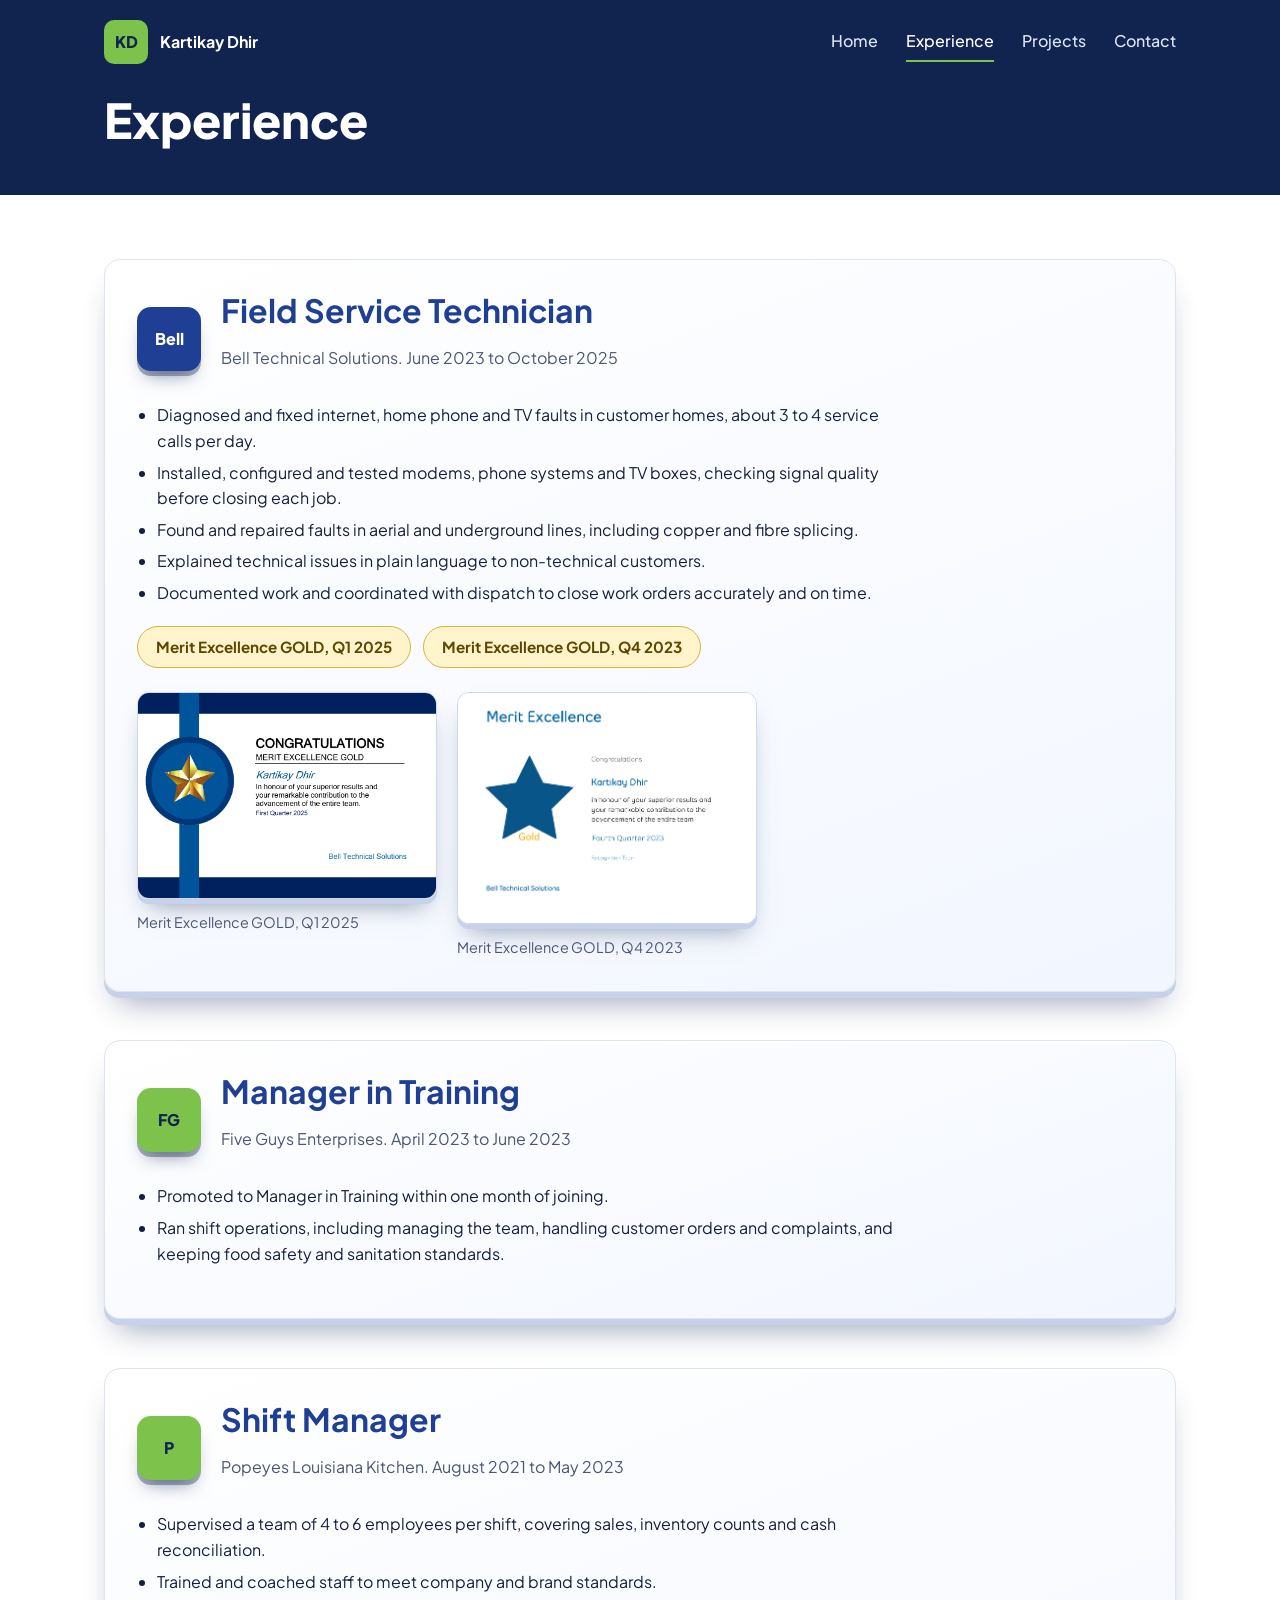
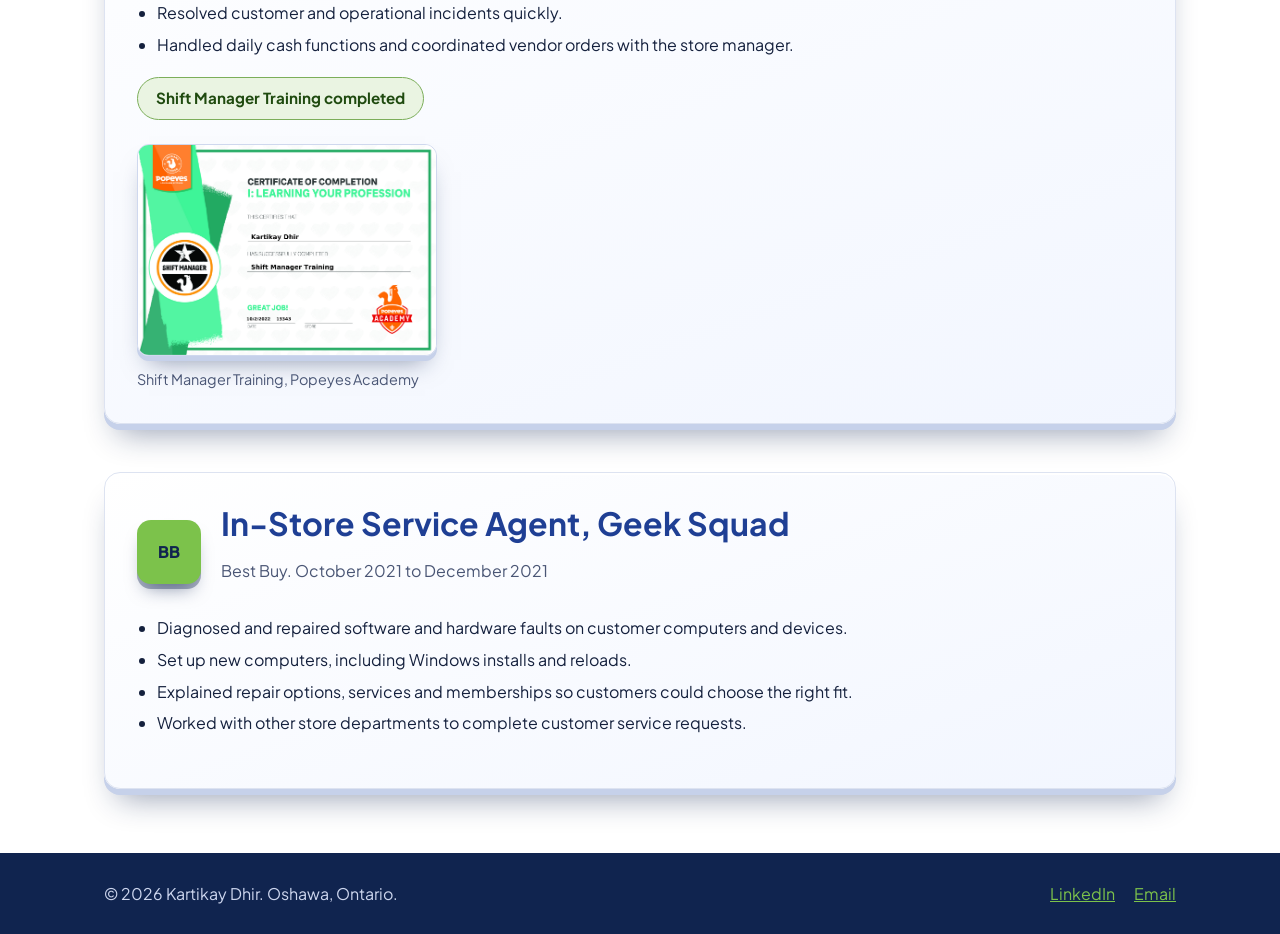
==== experience.html @ cc64c31e "Add files via upload" ====
<!-- =====================================================
     experience.html - EXPERIENCE PAGE
     Every job uses the same card: logo, title, bullets, awards, certificates.
     Logos link to LinkedIn. To show a real logo, save it as images/logos/bell.png
     (or fiveguys, popeyes, bestbuy) and it replaces the letters automatically.
     ===================================================== -->
<!DOCTYPE html>
<html lang="en">
<head>
  <meta charset="utf-8">
  <meta name="viewport" content="width=device-width, initial-scale=1">
  <title>Experience | Kartikay Dhir</title>
  <meta name="description" content="Kartikay Dhir - IT Support student and former Bell field technician. Active Directory, Windows Server and networking.">
  <link rel="preconnect" href="https://fonts.googleapis.com">
  <link rel="preconnect" href="https://fonts.gstatic.com" crossorigin>
  <link rel="stylesheet" href="https://fonts.googleapis.com/css2?family=Plus+Jakarta+Sans:wght@400;500;700;800&display=swap">
  <link rel="stylesheet" href="css/style.css">
  <script src="js/main.js" defer></script>
</head>
<body>

<!-- ================= TOP MENU ================= -->
<header class="site-header">
  <div class="wrap nav">

    <!-- Logo + name -->
    <a class="brand" href="index.html">
      <span class="brand-mark">KD</span>
      <span class="brand-name">Kartikay Dhir</span>
    </a>

    <!-- Hamburger button (phones only) -->
    <button class="menu-btn" aria-label="Open menu" aria-expanded="false" aria-controls="menu">
      <span></span><span></span><span></span>
    </button>

    <!-- Menu links -->
    <nav id="menu" class="menu">
      <a href="index.html">Home</a>
      <a href="experience.html" class="active" aria-current="page">Experience</a>
      <a href="projects.html">Projects</a>
      <a href="contact.html">Contact</a>
    </nav>

  </div>
</header>

<main>

<section class="page-title"><div class="wrap"><h1>Experience</h1></div></section>

<section class="section">
  <div class="wrap stack">

    <!-- ================= BELL TECHNICAL SOLUTIONS ================= -->
    <article class="job job-card">
      <div class="job-head">
        <a class="logo-link" href="https://www.linkedin.com/search/results/companies/?keywords=Bell%20Technical%20Solutions" target="_blank" rel="noopener" aria-label="Bell Technical Solutions on LinkedIn"><span class="logo logo-blue">Bell<img src="images/logos/bell.png" alt="" onerror="this.remove()"></span></a>
        <div>
          <h2>Field Service Technician</h2>
          <p class="muted">Bell Technical Solutions. June 2023 to October 2025</p>
        </div>
      </div>
      <ul>
        <li>Diagnosed and fixed internet, home phone and TV faults in customer homes, about 3 to 4 service calls per day.</li>
        <li>Installed, configured and tested modems, phone systems and TV boxes, checking signal quality before closing each job.</li>
        <li>Found and repaired faults in aerial and underground lines, including copper and fibre splicing.</li>
        <li>Explained technical issues in plain language to non-technical customers.</li>
        <li>Documented work and coordinated with dispatch to close work orders accurately and on time.</li>
      </ul>
      <div class="awards"><span class="award gold">Merit Excellence GOLD, Q1 2025</span><span class="award gold">Merit Excellence GOLD, Q4 2023</span></div>
      <div class="certs"><figure class="cert-fig"><a href="images/certs/merit-gold-q1-2025.png" target="_blank" rel="noopener"><img src="images/certs/merit-gold-q1-2025.png" alt="Merit Excellence Gold certificate, first quarter 2025, Bell Technical Solutions" loading="lazy"></a><figcaption>Merit Excellence GOLD, Q1 2025</figcaption></figure><figure class="cert-fig"><a href="images/certs/merit-gold-q4-2023.png" target="_blank" rel="noopener"><img src="images/certs/merit-gold-q4-2023.png" alt="Merit Excellence Gold certificate, fourth quarter 2023, Bell Technical Solutions" loading="lazy"></a><figcaption>Merit Excellence GOLD, Q4 2023</figcaption></figure></div>
    </article>

    <!-- ================= FIVE GUYS ENTERPRISES ================= -->
    <article class="job job-card">
      <div class="job-head">
        <a class="logo-link" href="https://www.linkedin.com/search/results/companies/?keywords=Five%20Guys%20Enterprises" target="_blank" rel="noopener" aria-label="Five Guys Enterprises on LinkedIn"><span class="logo logo-grass">FG<img src="images/logos/fiveguys.png" alt="" onerror="this.remove()"></span></a>
        <div>
          <h2>Manager in Training</h2>
          <p class="muted">Five Guys Enterprises. April 2023 to June 2023</p>
        </div>
      </div>
      <ul>
        <li>Promoted to Manager in Training within one month of joining.</li>
        <li>Ran shift operations, including managing the team, handling customer orders and complaints, and keeping food safety and sanitation standards.</li>
      </ul>
    </article>

    <!-- ================= POPEYES LOUISIANA KITCHEN ================= -->
    <article class="job job-card">
      <div class="job-head">
        <a class="logo-link" href="https://www.linkedin.com/search/results/companies/?keywords=Popeyes%20Louisiana%20Kitchen" target="_blank" rel="noopener" aria-label="Popeyes Louisiana Kitchen on LinkedIn"><span class="logo logo-grass">P<img src="images/logos/popeyes.png" alt="" onerror="this.remove()"></span></a>
        <div>
          <h2>Shift Manager</h2>
          <p class="muted">Popeyes Louisiana Kitchen. August 2021 to May 2023</p>
        </div>
      </div>
      <ul>
        <li>Supervised a team of 4 to 6 employees per shift, covering sales, inventory counts and cash reconciliation.</li>
        <li>Trained and coached staff to meet company and brand standards.</li>
        <li>Resolved customer and operational incidents quickly.</li>
        <li>Handled daily cash functions and coordinated vendor orders with the store manager.</li>
      </ul>
      <div class="awards"><span class="award green">Shift Manager Training completed</span></div>
      <div class="certs"><figure class="cert-fig"><a href="images/certs/popeyes-shift-manager.png" target="_blank" rel="noopener"><img src="images/certs/popeyes-shift-manager.png" alt="Popeyes Academy certificate of completion, Shift Manager Training" loading="lazy"></a><figcaption>Shift Manager Training, Popeyes Academy</figcaption></figure></div>
    </article>

    <!-- ================= BEST BUY ================= -->
    <article class="job job-card">
      <div class="job-head">
        <a class="logo-link" href="https://www.linkedin.com/search/results/companies/?keywords=Best%20Buy" target="_blank" rel="noopener" aria-label="Best Buy on LinkedIn"><span class="logo logo-grass">BB<img src="images/logos/bestbuy.png" alt="" onerror="this.remove()"></span></a>
        <div>
          <h2>In-Store Service Agent, Geek Squad</h2>
          <p class="muted">Best Buy. October 2021 to December 2021</p>
        </div>
      </div>
      <ul>
        <li>Diagnosed and repaired software and hardware faults on customer computers and devices.</li>
        <li>Set up new computers, including Windows installs and reloads.</li>
        <li>Explained repair options, services and memberships so customers could choose the right fit.</li>
        <li>Worked with other store departments to complete customer service requests.</li>
      </ul>
    </article>

  </div>
</section>

</main>

<!-- ================= FOOTER ================= -->
<footer class="site-footer">
  <div class="wrap footer-row">
    <p>&copy; <span id="year">2026</span> Kartikay Dhir. Oshawa, Ontario.</p>
    <p>
      <a href="https://www.linkedin.com/in/kartikaydhir/" target="_blank" rel="noopener">LinkedIn</a>
      <a href="mailto:kartikaydhir23@gmail.com">Email</a>
    </p>
  </div>
</footer>

</body>
</html>
---- css/style.css ----
/* =====================================================
   style.css - all the styling
   Colours come from the photo: suit navy + grass green.
   ===================================================== */

/* ---------- 1. Colours and basics ---------- */
:root {
  --navy:   #10244f;   /* deep navy (hero, footer) */
  --blue:   #1f3f94;   /* suit blue (logos, headings) */
  --grass:  #7cc24b;   /* grass green (buttons, accents) */
  --leaf:   #eaf4e2;   /* soft green tint (alt sections) */
  --paper:  #ffffff;
  --ink:    #14203d;   /* body text */
  --muted:  #4a5675;   /* secondary text */
  --radius: 16px;
}

* { box-sizing: border-box; }

body {
  margin: 0;
  font-family: 'Plus Jakarta Sans', system-ui, sans-serif;
  color: var(--ink);
  background: var(--paper);
  line-height: 1.6;
}

img { max-width: 100%; height: auto; }
a { color: var(--blue); }
a:focus-visible, button:focus-visible, input:focus-visible, textarea:focus-visible {
  outline: 3px solid var(--grass);
  outline-offset: 3px;
}

/* Centered content column */
.wrap { max-width: 1120px; margin: 0 auto; padding: 0 24px; }

h1, h2, h3 { line-height: 1.15; margin: 0 0 12px; }
h2 { font-size: 2rem; color: var(--blue); }
h3 { font-size: 1.15rem; }
.muted { color: var(--muted); }

/* ---------- 2. Top menu ---------- */
.site-header { background: var(--navy); color: #fff; }
.nav { display: flex; align-items: center; justify-content: space-between; padding-top: 20px; padding-bottom: 20px; position: relative; }

.brand { display: flex; align-items: center; gap: 12px; color: #fff; text-decoration: none; font-weight: 700; }
.brand-mark { width: 44px; height: 44px; border-radius: 10px; background: var(--grass); color: var(--navy); display: grid; place-items: center; font-weight: 800; }

.menu { display: flex; gap: 28px; }
.menu a { color: #dfe6f7; text-decoration: none; font-weight: 500; padding: 6px 0; border-bottom: 2px solid transparent; }
.menu a:hover { color: #fff; }
.menu a.active { color: #fff; border-bottom-color: var(--grass); }

.menu-btn { display: none; width: 44px; height: 44px; background: transparent; border: 0; cursor: pointer; flex-direction: column; gap: 5px; align-items: center; justify-content: center; }
.menu-btn span { width: 24px; height: 2px; background: #fff; }

/* ---------- 3. Buttons ---------- */
.btn { display: inline-block; padding: 14px 28px; border-radius: 999px; font-weight: 700; text-decoration: none; border: 2px solid transparent; cursor: pointer; font-family: inherit; font-size: 1rem; }
.btn-green   { background: var(--grass); color: var(--navy); }
.btn-green:hover { background: #92d15f; }
.btn-outline { border-color: #fff; color: #fff; }
.btn-outline:hover { background: rgba(255,255,255,.12); }
.btn-row { display: flex; gap: 16px; flex-wrap: wrap; margin-bottom: 28px; }

/* ---------- 4. Hero (home page) ---------- */
.hero { background: var(--navy); color: #fff; padding: 32px 0 72px; }
.hero-grid { display: grid; grid-template-columns: 1.2fr 1fr; gap: 48px; align-items: center; }
.hero h1 { font-size: clamp(2.4rem, 5vw, 3.6rem); font-weight: 800; }
.lead { font-size: 1.3rem; color: #e3e9f8; max-width: 34em; margin: 0 0 28px; }
.badge { display: inline-block; margin: 0 0 20px; padding: 6px 14px; border: 1px solid var(--grass); border-radius: 999px; color: var(--grass); font-size: .9rem; font-weight: 500; }
.hero-photo img { display: block; width: 100%; max-width: 420px; margin: 0 auto; border-radius: 50%; }

.social { display: flex; gap: 8px; }
.social a { color: #fff; width: 44px; height: 44px; display: grid; place-items: center; border-radius: 50%; }
.social a:hover { background: rgba(255,255,255,.14); }

/* ---------- 5. Sections, grids, cards ---------- */
.section { padding: 64px 0; }
.section.tint { background: var(--leaf); }

.page-title { background: var(--navy); color: #fff; padding: 8px 0 48px; }
.page-title h1 { margin: 0; font-size: clamp(2rem, 4vw, 3rem); font-weight: 800; }

.grid-3 { display: grid; grid-template-columns: repeat(3, 1fr); gap: 24px; }
.grid-4 { display: grid; grid-template-columns: repeat(4, 1fr); gap: 20px; }
.stack  { display: grid; gap: 48px; }

.card { background: #fff; border: 1px solid #dde3f1; border-radius: var(--radius); padding: 24px; }
.card p { margin: 0; color: var(--muted); }
.card .muted { margin-bottom: 8px; }

/* Empty certificate slots */
.cert-slot { min-height: 150px; border: 2px dashed #8fb77a; border-radius: var(--radius); display: grid; place-items: center; color: #3f6b2a; font-weight: 700; }

/* ---------- 6. Experience page ---------- */
.job-head { display: flex; align-items: center; gap: 20px; margin-bottom: 16px; }
.job-head h2, .job-head h3 { margin: 0; }
.job ul { margin: 0 0 20px; padding-left: 20px; max-width: 760px; }
.job li { margin-bottom: 6px; }
.section-h { margin-bottom: 20px; }

/* Company / school logo tiles (replace text with <img> later) */
.logo { width: 56px; height: 56px; border-radius: 14px; display: grid; place-items: center; font-weight: 800; flex: none; margin-bottom: 12px; }
.job-head .logo { margin-bottom: 0; width: 64px; height: 64px; }
.logo-blue  { background: var(--blue);  color: #fff; }
.logo-grass { background: var(--grass); color: var(--navy); }

/* Awards */
.awards { display: flex; gap: 12px; flex-wrap: wrap; }
.award { padding: 8px 18px; border-radius: 999px; font-weight: 700; font-size: .95rem; }
.award.gold  { background: #fff4cc; border: 1px solid #d9b53a; color: #5e4700; }
.award.green { background: var(--leaf); border: 1px solid #7cae5a; color: #1f4a0f; }

/* ---------- 7. Contact page ---------- */
.contact-grid { display: grid; grid-template-columns: 1fr 1fr; gap: 48px; }
form label { display: block; font-weight: 700; margin: 16px 0 6px; }
form input[type=text], form input[type=email], form textarea {
  width: 100%; padding: 12px 14px; border: 1px solid #b8c1d9; border-radius: 10px; font: inherit; color: var(--ink);
}
form button { margin-top: 20px; }
.hp { position: absolute; left: -9999px; }            /* honeypot hidden field */
.field-error { color: #a31616; font-weight: 700; min-height: 1.4em; margin: 12px 0 0; }
.notice { padding: 12px 16px; border-radius: 10px; font-weight: 700; margin: 0 0 8px; }
.notice.ok  { background: var(--leaf); color: #1f4a0f; }
.notice.bad { background: #fde8e8; color: #7a1010; }

/* ---------- 8. Footer ---------- */
.site-footer { background: var(--navy); color: #cdd6ee; padding: 28px 0; }
.footer-row { display: flex; justify-content: space-between; gap: 16px; flex-wrap: wrap; }
.footer-row p { margin: 0; }
.site-footer a { color: var(--grass); margin-left: 16px; }

/* ---------- 9. Tablet and phone ---------- */
@media (max-width: 860px) {
  .hero-grid, .contact-grid { grid-template-columns: 1fr; }
  .hero-photo { order: -1; }                     /* photo first on phones */
  .hero-photo img { max-width: 260px; }
  .grid-3 { grid-template-columns: 1fr; }
  .grid-4 { grid-template-columns: 1fr 1fr; }

  /* Menu turns into a dropdown opened by the hamburger */
  .menu-btn { display: flex; }
  .menu { display: none; position: absolute; top: 100%; left: 0; right: 0; flex-direction: column; gap: 0; background: var(--navy); padding: 8px 24px 16px; z-index: 5; }
  .menu.open { display: flex; }
  .menu a { padding: 14px 0; border-bottom: 1px solid #243a6b; }
}

/* =====================================================
   10. 3D LOOK
   Raised cards, extruded buttons, tilt on hover (see js/main.js)
   ===================================================== */

/* Raised cards: a lighter top edge, a solid "thickness" line, and a soft drop shadow */
.card, .job-card {
  background: linear-gradient(160deg, #ffffff, #f2f6ff);
  box-shadow: 0 2px 0 #ffffff inset, 0 6px 0 #c6d1ea, 0 22px 32px -14px rgba(16, 36, 79, .45);
  transition: transform .2s ease, box-shadow .2s ease;
  will-change: transform;
}
.job-card { padding: 32px; border: 1px solid #dde3f1; border-radius: var(--radius); }

/* Buttons look like pressable blocks */
.btn { transition: transform .12s ease, box-shadow .12s ease; }
.btn-green   { box-shadow: 0 6px 0 #4c8c27, 0 14px 22px -8px rgba(0, 0, 0, .5); }
.btn-outline { box-shadow: 0 6px 0 rgba(255, 255, 255, .25), 0 14px 22px -8px rgba(0, 0, 0, .5); }
.btn:hover   { transform: translateY(3px); }
.btn-green:hover   { box-shadow: 0 3px 0 #4c8c27, 0 8px 14px -6px rgba(0, 0, 0, .5); }
.btn-outline:hover { box-shadow: 0 3px 0 rgba(255, 255, 255, .25), 0 8px 14px -6px rgba(0, 0, 0, .5); }
.btn:active  { transform: translateY(6px); box-shadow: none; }

/* Hero: depth gradient + glowing rings around the photo */
.hero { background: radial-gradient(circle at 78% 40%, #1f3f94 0%, var(--navy) 62%); }
.hero-photo { perspective: 900px; }
.hero-photo img {
  box-shadow: 0 0 0 10px rgba(124, 194, 75, .28), 0 0 0 22px rgba(124, 194, 75, .12), 0 40px 60px -20px rgba(0, 0, 0, .7);
  animation: float 6s ease-in-out infinite;
}
@keyframes float { 0%, 100% { transform: translateY(0); } 50% { transform: translateY(-12px); } }

/* Logo tiles and skill icons are raised blocks too */
.logo-link { display: inline-block; border-radius: 16px; text-decoration: none; flex: none; }
.logo { position: relative; overflow: hidden; box-shadow: 0 5px 0 rgba(16, 36, 79, .35), 0 12px 18px -8px rgba(16, 36, 79, .5); }
.logo img { position: absolute; inset: 0; width: 100%; height: 100%; object-fit: contain; background: #fff; padding: 6px; }
.logo-link:hover .logo { transform: translateY(2px); }

.skill-icon {
  width: 56px; height: 56px; border-radius: 16px; display: grid; place-items: center; margin-bottom: 16px; color: #fff;
  background: linear-gradient(145deg, #2f5bd0, #173373);
  box-shadow: 0 5px 0 #0d2150, 0 12px 18px -8px rgba(16, 36, 79, .6);
}

/* Home: Education and Skills */
.grid-2 { display: grid; grid-template-columns: 1fr 1fr; gap: 24px; }
.edu .logo-link { margin-bottom: 14px; }
.edu .logo { margin-bottom: 0; }
.edu-awards { margin-top: 28px; }

/* Experience: certificate pictures under each job */
.certs { display: grid; grid-template-columns: repeat(auto-fit, minmax(220px, 300px)); gap: 20px; margin-top: 24px; }
.cert-fig { margin: 0; }
.cert-fig img { display: block; width: 100%; border-radius: 12px; border: 1px solid #cfd8ee; box-shadow: 0 5px 0 #c6d1ea, 0 16px 24px -12px rgba(16, 36, 79, .5); transition: transform .2s ease; }
.cert-fig a:hover img { transform: translateY(-4px) scale(1.02); }
.cert-fig figcaption { margin-top: 12px; font-size: .9rem; color: var(--muted); }
.job .awards { margin-top: 4px; }

@media (max-width: 860px) {
  .grid-2 { grid-template-columns: 1fr; }
  .job-card { padding: 22px; }
}

/* People who turn animations off get a still page */
@media (prefers-reduced-motion: reduce) {
  .hero-photo img { animation: none; }
  .card, .job-card, .btn, .cert-fig img { transition: none; }
}
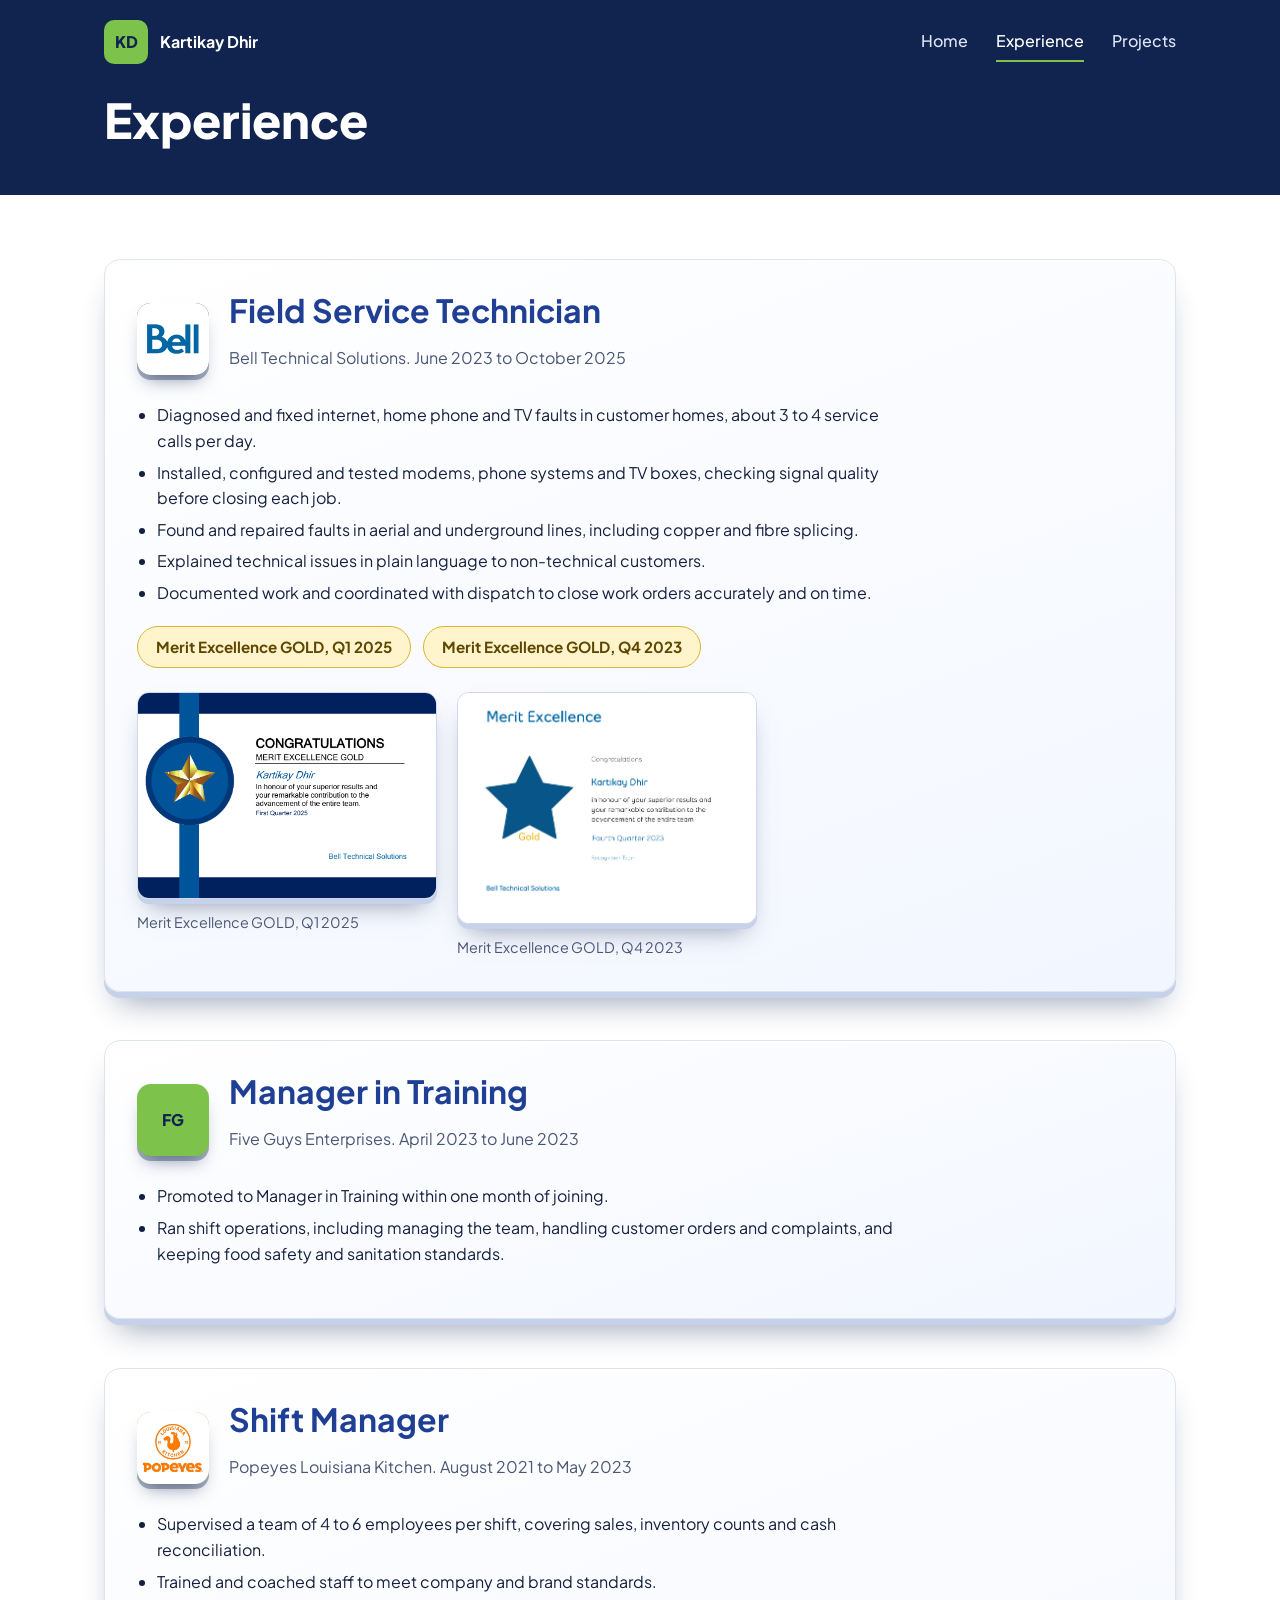
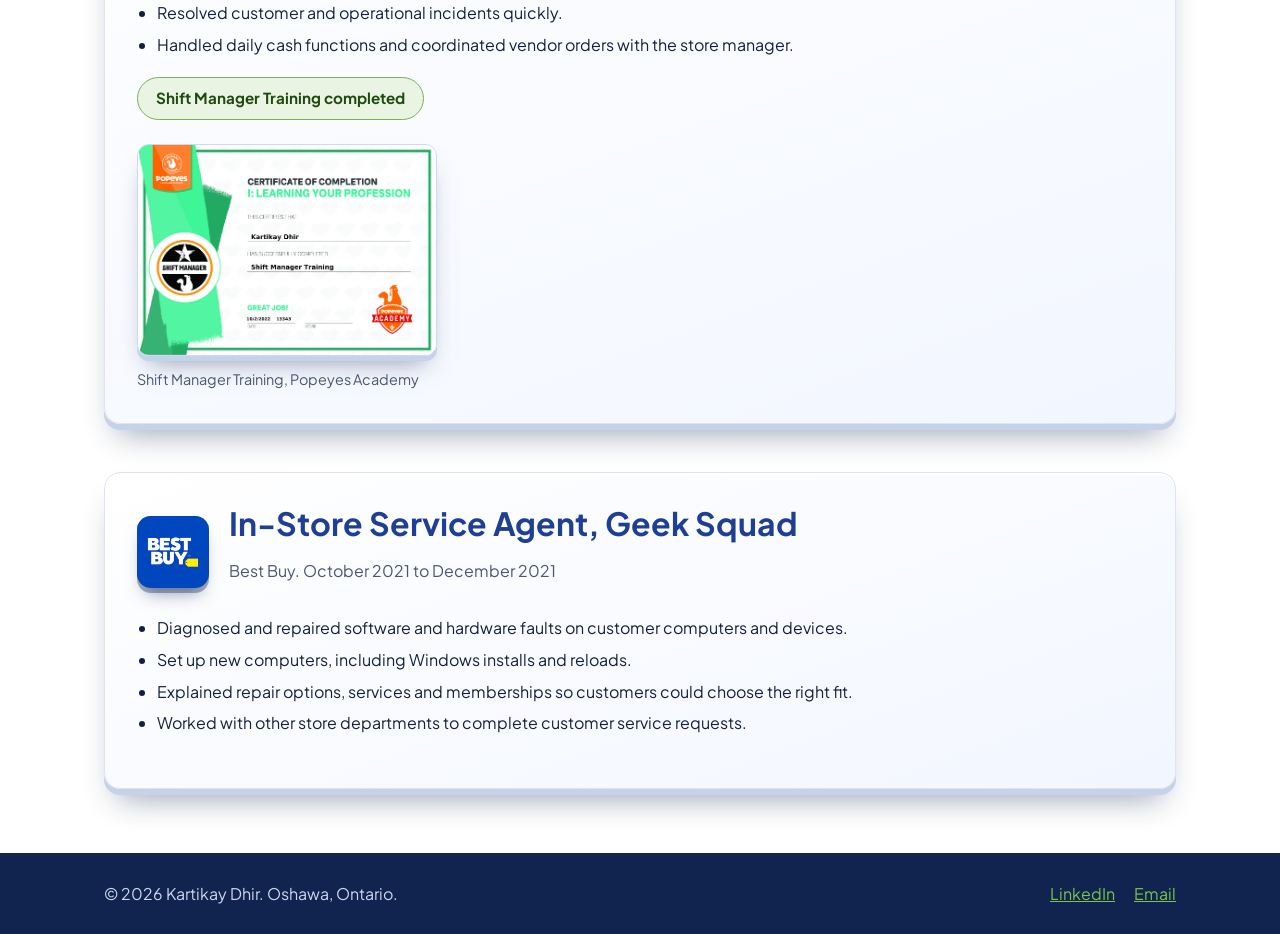
==== commit e9102cc1: "Add files via upload" ====
--- a/experience.html
+++ b/experience.html
@@ -39,7 +39,6 @@
       <a href="index.html">Home</a>
       <a href="experience.html" class="active" aria-current="page">Experience</a>
       <a href="projects.html">Projects</a>
-      <a href="contact.html">Contact</a>
     </nav>
 
   </div>
--- a/css/style.css
+++ b/css/style.css
@@ -214,3 +214,25 @@
   .hero-photo img { animation: none; }
   .card, .job-card, .btn, .cert-fig img { transition: none; }
 }
+
+/* =====================================================
+   11. Logos as pictures, About section, Resume pop-up
+   ===================================================== */
+
+/* Logo pictures are already cropped square, so no extra padding */
+.logo img { padding: 0; background: none; }
+.job-head .logo { width: 72px; height: 72px; }
+
+/* About */
+.about p { max-width: 760px; font-size: 1.12rem; }
+.about-links { display: flex; align-items: center; gap: 24px; flex-wrap: wrap; margin-top: 28px; }
+.about-links .btn { color: var(--navy); }
+
+/* Resume pop-up (native <dialog>) */
+.resume-dialog { width: min(960px, 94vw); height: 90vh; padding: 0; border: 0; border-radius: var(--radius); overflow: hidden; box-shadow: 0 30px 80px rgba(0, 0, 0, .5); }
+.resume-dialog[open] { display: flex; flex-direction: column; }
+.resume-dialog::backdrop { background: rgba(16, 36, 79, .75); }
+.resume-bar { display: flex; align-items: center; justify-content: space-between; gap: 12px; background: var(--navy); color: #fff; padding: 12px 20px; }
+.resume-bar a { color: var(--grass); margin-right: 16px; }
+.resume-bar button { background: var(--grass); color: var(--navy); border: 0; border-radius: 999px; padding: 8px 20px; font: inherit; font-weight: 700; cursor: pointer; }
+.resume-dialog iframe { flex: 1; width: 100%; border: 0; background: #fff; }
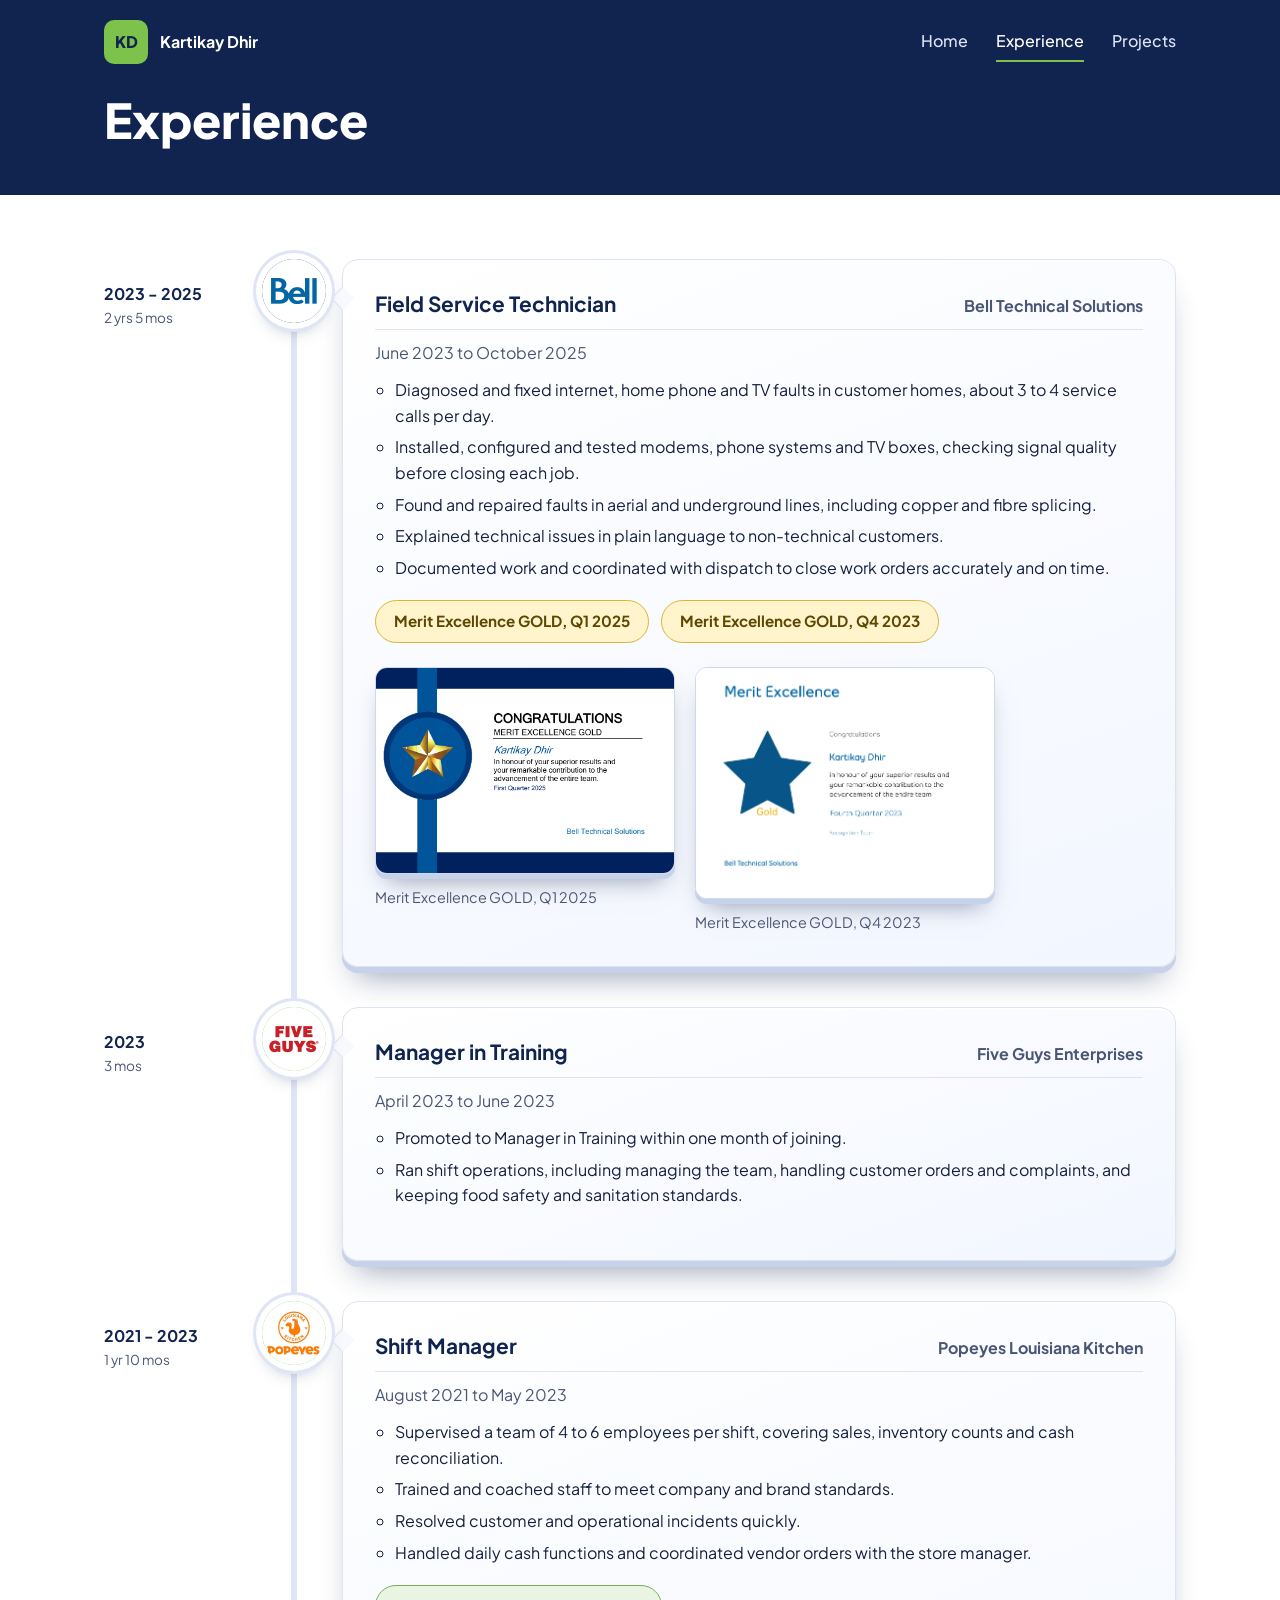
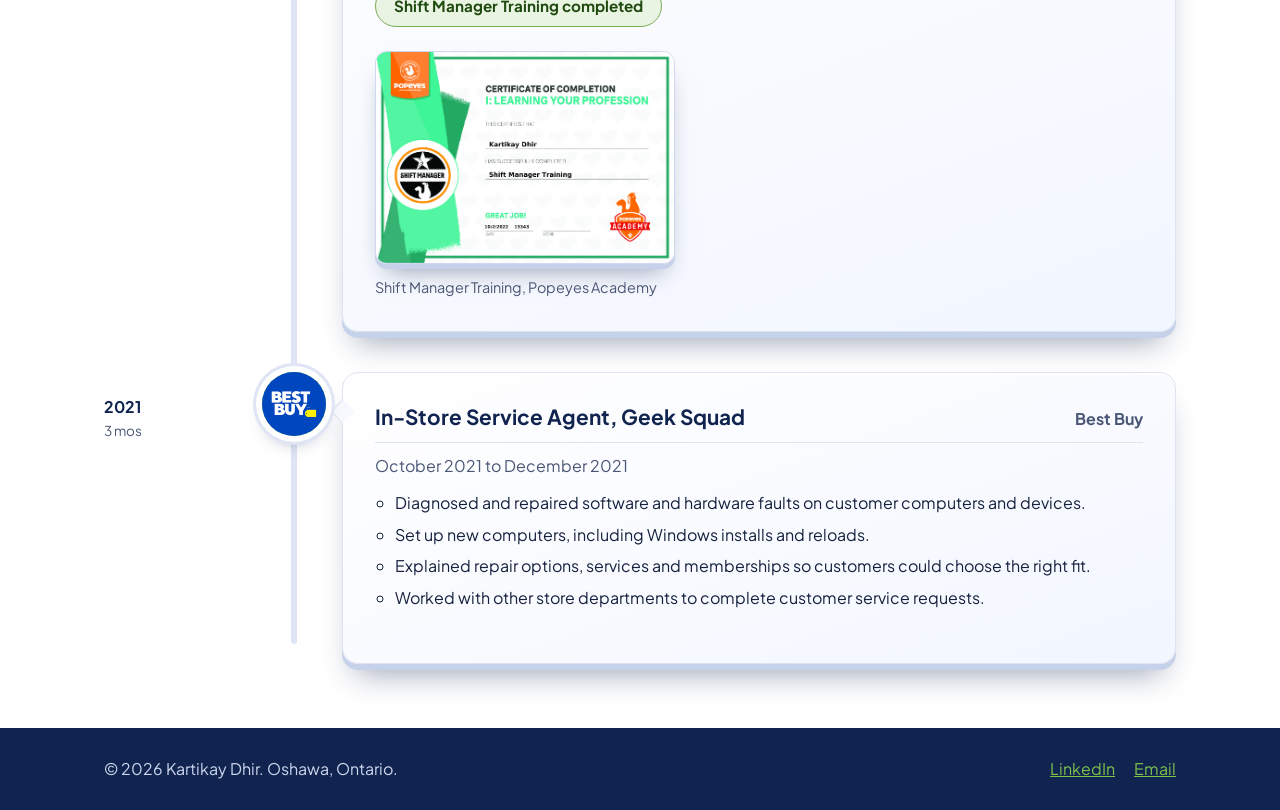
==== commit 5aa0860e: "Add files via upload" ====
--- a/experience.html
+++ b/experience.html
@@ -1,8 +1,7 @@
 <!-- =====================================================
-     experience.html - EXPERIENCE PAGE
-     Every job uses the same card: logo, title, bullets, awards, certificates.
-     Logos link to LinkedIn. To show a real logo, save it as images/logos/bell.png
-     (or fiveguys, popeyes, bestbuy) and it replaces the letters automatically.
+     experience.html - EXPERIENCE PAGE (timeline)
+     Left: years and how long. Middle: logo on the line (links to LinkedIn). Right: job card.
+     To add a job, copy one <li class="t-item"> block. Newest goes on top.
      ===================================================== -->
 <!DOCTYPE html>
 <html lang="en">
@@ -49,79 +48,77 @@
 <section class="page-title"><div class="wrap"><h1>Experience</h1></div></section>
 
 <section class="section">
-  <div class="wrap stack">
+  <div class="wrap">
+    <ol class="timeline">
 
     <!-- ================= BELL TECHNICAL SOLUTIONS ================= -->
-    <article class="job job-card">
-      <div class="job-head">
-        <a class="logo-link" href="https://www.linkedin.com/search/results/companies/?keywords=Bell%20Technical%20Solutions" target="_blank" rel="noopener" aria-label="Bell Technical Solutions on LinkedIn"><span class="logo logo-blue">Bell<img src="images/logos/bell.png" alt="" onerror="this.remove()"></span></a>
-        <div>
-          <h2>Field Service Technician</h2>
-          <p class="muted">Bell Technical Solutions. June 2023 to October 2025</p>
-        </div>
-      </div>
-      <ul>
-        <li>Diagnosed and fixed internet, home phone and TV faults in customer homes, about 3 to 4 service calls per day.</li>
-        <li>Installed, configured and tested modems, phone systems and TV boxes, checking signal quality before closing each job.</li>
-        <li>Found and repaired faults in aerial and underground lines, including copper and fibre splicing.</li>
-        <li>Explained technical issues in plain language to non-technical customers.</li>
-        <li>Documented work and coordinated with dispatch to close work orders accurately and on time.</li>
-      </ul>
-      <div class="awards"><span class="award gold">Merit Excellence GOLD, Q1 2025</span><span class="award gold">Merit Excellence GOLD, Q4 2023</span></div>
-      <div class="certs"><figure class="cert-fig"><a href="images/certs/merit-gold-q1-2025.png" target="_blank" rel="noopener"><img src="images/certs/merit-gold-q1-2025.png" alt="Merit Excellence Gold certificate, first quarter 2025, Bell Technical Solutions" loading="lazy"></a><figcaption>Merit Excellence GOLD, Q1 2025</figcaption></figure><figure class="cert-fig"><a href="images/certs/merit-gold-q4-2023.png" target="_blank" rel="noopener"><img src="images/certs/merit-gold-q4-2023.png" alt="Merit Excellence Gold certificate, fourth quarter 2023, Bell Technical Solutions" loading="lazy"></a><figcaption>Merit Excellence GOLD, Q4 2023</figcaption></figure></div>
-    </article>
+    <li class="t-item">
+      <div class="t-date"><strong>2023 - 2025</strong><span>2 yrs 5 mos</span></div>
+      <div class="t-node"><a class="logo-link" href="https://www.linkedin.com/search/results/companies/?keywords=Bell%20Technical%20Solutions" target="_blank" rel="noopener" aria-label="Bell Technical Solutions on LinkedIn"><span class="logo logo-blue">Bell<img src="images/logos/bell.png" alt="" onerror="this.remove()"></span></a></div>
+      <article class="job-card t-card">
+        <header class="t-head"><h2>Field Service Technician</h2><span class="t-co">Bell Technical Solutions</span></header>
+        <p class="muted t-range">June 2023 to October 2025</p>
+        <ul>
+          <li>Diagnosed and fixed internet, home phone and TV faults in customer homes, about 3 to 4 service calls per day.</li>
+          <li>Installed, configured and tested modems, phone systems and TV boxes, checking signal quality before closing each job.</li>
+          <li>Found and repaired faults in aerial and underground lines, including copper and fibre splicing.</li>
+          <li>Explained technical issues in plain language to non-technical customers.</li>
+          <li>Documented work and coordinated with dispatch to close work orders accurately and on time.</li>
+        </ul>
+        <div class="awards"><span class="award gold">Merit Excellence GOLD, Q1 2025</span><span class="award gold">Merit Excellence GOLD, Q4 2023</span></div>
+        <div class="certs"><figure class="cert-fig"><a href="images/certs/merit-gold-q1-2025.png" target="_blank" rel="noopener"><img src="images/certs/merit-gold-q1-2025.png" alt="Merit Excellence Gold certificate, first quarter 2025, Bell Technical Solutions" loading="lazy"></a><figcaption>Merit Excellence GOLD, Q1 2025</figcaption></figure><figure class="cert-fig"><a href="images/certs/merit-gold-q4-2023.png" target="_blank" rel="noopener"><img src="images/certs/merit-gold-q4-2023.png" alt="Merit Excellence Gold certificate, fourth quarter 2023, Bell Technical Solutions" loading="lazy"></a><figcaption>Merit Excellence GOLD, Q4 2023</figcaption></figure></div>
+      </article>
+    </li>
 
     <!-- ================= FIVE GUYS ENTERPRISES ================= -->
-    <article class="job job-card">
-      <div class="job-head">
-        <a class="logo-link" href="https://www.linkedin.com/search/results/companies/?keywords=Five%20Guys%20Enterprises" target="_blank" rel="noopener" aria-label="Five Guys Enterprises on LinkedIn"><span class="logo logo-grass">FG<img src="images/logos/fiveguys.png" alt="" onerror="this.remove()"></span></a>
-        <div>
-          <h2>Manager in Training</h2>
-          <p class="muted">Five Guys Enterprises. April 2023 to June 2023</p>
-        </div>
-      </div>
-      <ul>
-        <li>Promoted to Manager in Training within one month of joining.</li>
-        <li>Ran shift operations, including managing the team, handling customer orders and complaints, and keeping food safety and sanitation standards.</li>
-      </ul>
-    </article>
+    <li class="t-item">
+      <div class="t-date"><strong>2023</strong><span>3 mos</span></div>
+      <div class="t-node"><a class="logo-link" href="https://www.linkedin.com/search/results/companies/?keywords=Five%20Guys%20Enterprises" target="_blank" rel="noopener" aria-label="Five Guys Enterprises on LinkedIn"><span class="logo logo-grass">FG<img src="images/logos/fiveguys.png" alt="" onerror="this.remove()"></span></a></div>
+      <article class="job-card t-card">
+        <header class="t-head"><h2>Manager in Training</h2><span class="t-co">Five Guys Enterprises</span></header>
+        <p class="muted t-range">April 2023 to June 2023</p>
+        <ul>
+          <li>Promoted to Manager in Training within one month of joining.</li>
+          <li>Ran shift operations, including managing the team, handling customer orders and complaints, and keeping food safety and sanitation standards.</li>
+        </ul>
+      </article>
+    </li>
 
     <!-- ================= POPEYES LOUISIANA KITCHEN ================= -->
-    <article class="job job-card">
-      <div class="job-head">
-        <a class="logo-link" href="https://www.linkedin.com/search/results/companies/?keywords=Popeyes%20Louisiana%20Kitchen" target="_blank" rel="noopener" aria-label="Popeyes Louisiana Kitchen on LinkedIn"><span class="logo logo-grass">P<img src="images/logos/popeyes.png" alt="" onerror="this.remove()"></span></a>
-        <div>
-          <h2>Shift Manager</h2>
-          <p class="muted">Popeyes Louisiana Kitchen. August 2021 to May 2023</p>
-        </div>
-      </div>
-      <ul>
-        <li>Supervised a team of 4 to 6 employees per shift, covering sales, inventory counts and cash reconciliation.</li>
-        <li>Trained and coached staff to meet company and brand standards.</li>
-        <li>Resolved customer and operational incidents quickly.</li>
-        <li>Handled daily cash functions and coordinated vendor orders with the store manager.</li>
-      </ul>
-      <div class="awards"><span class="award green">Shift Manager Training completed</span></div>
-      <div class="certs"><figure class="cert-fig"><a href="images/certs/popeyes-shift-manager.png" target="_blank" rel="noopener"><img src="images/certs/popeyes-shift-manager.png" alt="Popeyes Academy certificate of completion, Shift Manager Training" loading="lazy"></a><figcaption>Shift Manager Training, Popeyes Academy</figcaption></figure></div>
-    </article>
+    <li class="t-item">
+      <div class="t-date"><strong>2021 - 2023</strong><span>1 yr 10 mos</span></div>
+      <div class="t-node"><a class="logo-link" href="https://www.linkedin.com/search/results/companies/?keywords=Popeyes%20Louisiana%20Kitchen" target="_blank" rel="noopener" aria-label="Popeyes Louisiana Kitchen on LinkedIn"><span class="logo logo-grass">P<img src="images/logos/popeyes.png" alt="" onerror="this.remove()"></span></a></div>
+      <article class="job-card t-card">
+        <header class="t-head"><h2>Shift Manager</h2><span class="t-co">Popeyes Louisiana Kitchen</span></header>
+        <p class="muted t-range">August 2021 to May 2023</p>
+        <ul>
+          <li>Supervised a team of 4 to 6 employees per shift, covering sales, inventory counts and cash reconciliation.</li>
+          <li>Trained and coached staff to meet company and brand standards.</li>
+          <li>Resolved customer and operational incidents quickly.</li>
+          <li>Handled daily cash functions and coordinated vendor orders with the store manager.</li>
+        </ul>
+        <div class="awards"><span class="award green">Shift Manager Training completed</span></div>
+        <div class="certs"><figure class="cert-fig"><a href="images/certs/popeyes-shift-manager.png" target="_blank" rel="noopener"><img src="images/certs/popeyes-shift-manager.png" alt="Popeyes Academy certificate of completion, Shift Manager Training" loading="lazy"></a><figcaption>Shift Manager Training, Popeyes Academy</figcaption></figure></div>
+      </article>
+    </li>
 
     <!-- ================= BEST BUY ================= -->
-    <article class="job job-card">
-      <div class="job-head">
-        <a class="logo-link" href="https://www.linkedin.com/search/results/companies/?keywords=Best%20Buy" target="_blank" rel="noopener" aria-label="Best Buy on LinkedIn"><span class="logo logo-grass">BB<img src="images/logos/bestbuy.png" alt="" onerror="this.remove()"></span></a>
-        <div>
-          <h2>In-Store Service Agent, Geek Squad</h2>
-          <p class="muted">Best Buy. October 2021 to December 2021</p>
-        </div>
-      </div>
-      <ul>
-        <li>Diagnosed and repaired software and hardware faults on customer computers and devices.</li>
-        <li>Set up new computers, including Windows installs and reloads.</li>
-        <li>Explained repair options, services and memberships so customers could choose the right fit.</li>
-        <li>Worked with other store departments to complete customer service requests.</li>
-      </ul>
-    </article>
+    <li class="t-item">
+      <div class="t-date"><strong>2021</strong><span>3 mos</span></div>
+      <div class="t-node"><a class="logo-link" href="https://www.linkedin.com/search/results/companies/?keywords=Best%20Buy" target="_blank" rel="noopener" aria-label="Best Buy on LinkedIn"><span class="logo logo-grass">BB<img src="images/logos/bestbuy.png" alt="" onerror="this.remove()"></span></a></div>
+      <article class="job-card t-card">
+        <header class="t-head"><h2>In-Store Service Agent, Geek Squad</h2><span class="t-co">Best Buy</span></header>
+        <p class="muted t-range">October 2021 to December 2021</p>
+        <ul>
+          <li>Diagnosed and repaired software and hardware faults on customer computers and devices.</li>
+          <li>Set up new computers, including Windows installs and reloads.</li>
+          <li>Explained repair options, services and memberships so customers could choose the right fit.</li>
+          <li>Worked with other store departments to complete customer service requests.</li>
+        </ul>
+      </article>
+    </li>
 
+    </ol>
   </div>
 </section>
 
--- a/css/style.css
+++ b/css/style.css
@@ -236,3 +236,66 @@
 .resume-bar a { color: var(--grass); margin-right: 16px; }
 .resume-bar button { background: var(--grass); color: var(--navy); border: 0; border-radius: 999px; padding: 8px 20px; font: inherit; font-weight: 700; cursor: pointer; }
 .resume-dialog iframe { flex: 1; width: 100%; border: 0; background: #fff; }
+
+/* Resume pop-up now shows page pictures instead of an embedded PDF */
+.resume-pages { flex: 1; overflow: auto; background: #e8ecf5; padding: 16px; }
+.resume-pages img { display: block; width: 100%; max-width: 820px; margin: 0 auto 16px; background: #fff; box-shadow: 0 10px 30px -10px rgba(16, 36, 79, .5); }
+
+/* =====================================================
+   12. Experience timeline and Projects page
+   ===================================================== */
+
+/* ---------- Timeline: date | logo on the line | card ---------- */
+.timeline { list-style: none; margin: 0; padding: 0; position: relative; }
+.timeline::before {                       /* the vertical line */
+  content: ""; position: absolute; top: 20px; bottom: 20px; left: calc(150px + 40px - 3px);
+  width: 6px; border-radius: 3px; background: #dfe5f5;
+}
+.t-item { display: grid; grid-template-columns: 150px 80px 1fr; align-items: start; margin-bottom: 40px; position: relative; }
+.t-item:last-child { margin-bottom: 0; }
+
+.t-date { padding-top: 22px; padding-right: 12px; text-align: left; }
+.t-date strong { display: block; font-size: 1rem; color: var(--navy); }
+.t-date span { display: block; font-size: .85rem; color: var(--muted); }
+
+.t-node { display: flex; justify-content: center; position: relative; z-index: 1; }
+.t-node .logo-link { border-radius: 50%; }
+.t-node .logo { width: 64px; height: 64px; margin: 0; border-radius: 50%; box-shadow: 0 0 0 6px #fff, 0 0 0 9px #dfe5f5, 0 10px 18px -6px rgba(16, 36, 79, .5); }
+
+.t-card { position: relative; margin-left: 8px; }
+.t-card::before {                         /* little arrow pointing at the logo */
+  content: ""; position: absolute; left: -9px; top: 30px; width: 16px; height: 16px;
+  background: #f7f9ff; border-left: 1px solid #dde3f1; border-bottom: 1px solid #dde3f1; transform: rotate(45deg);
+}
+.t-head { display: flex; justify-content: space-between; align-items: baseline; gap: 16px; flex-wrap: wrap; border-bottom: 1px solid #dde3f1; padding-bottom: 10px; margin-bottom: 10px; }
+.t-head h2 { margin: 0; font-size: 1.3rem; color: var(--navy); }
+.t-co { color: var(--muted); font-weight: 700; }
+.t-range { margin: 0 0 12px; }
+.t-card ul { margin: 0 0 20px; padding-left: 20px; }
+.t-card li { margin-bottom: 6px; }
+
+/* ---------- Projects ---------- */
+.project { display: grid; grid-template-columns: 1fr 1.25fr; gap: 36px; align-items: start; }
+.project h2 { color: var(--navy); font-size: 1.6rem; }
+.project h3 { margin: 24px 0 10px; }
+.project-date { margin: 0 0 6px; font-weight: 700; color: #3f7a1e; }
+.project-thumb { display: block; width: 100%; padding: 0; border: 0; background: none; cursor: pointer; font: inherit; text-align: center; }
+.project-thumb img { display: block; width: 100%; border-radius: 14px; border: 1px solid #cfd8ee; box-shadow: 0 6px 0 #c6d1ea, 0 20px 30px -14px rgba(16, 36, 79, .5); }
+.project-thumb span { display: inline-block; margin-top: 18px; color: var(--blue); font-weight: 700; text-decoration: underline; }
+
+.chips { list-style: none; margin: 0 0 8px; padding: 0; display: flex; flex-wrap: wrap; gap: 8px; }
+.chips li { background: var(--leaf); border: 1px solid #a9cf8c; color: #1f4a0f; padding: 5px 12px; border-radius: 999px; font-size: .88rem; font-weight: 700; }
+.btn-dark { background: var(--navy); color: #fff; box-shadow: 0 6px 0 #050d22, 0 14px 22px -8px rgba(0, 0, 0, .5); }
+.btn-dark:hover { transform: translateY(3px); box-shadow: 0 3px 0 #050d22; }
+
+/* ---------- Phones: dates sit above each card, the line moves to the left ---------- */
+@media (max-width: 860px) {
+  .timeline::before { left: 28px; }
+  .t-item { grid-template-columns: 56px 1fr; grid-template-areas: "node date" "node card"; column-gap: 12px; }
+  .t-node { grid-area: node; }
+  .t-node .logo { width: 52px; height: 52px; }
+  .t-date { grid-area: date; padding: 0 0 8px; display: flex; gap: 10px; align-items: baseline; flex-wrap: wrap; }
+  .t-card { grid-area: card; margin-left: 0; }
+  .t-card::before { display: none; }
+  .project { grid-template-columns: 1fr; }
+}
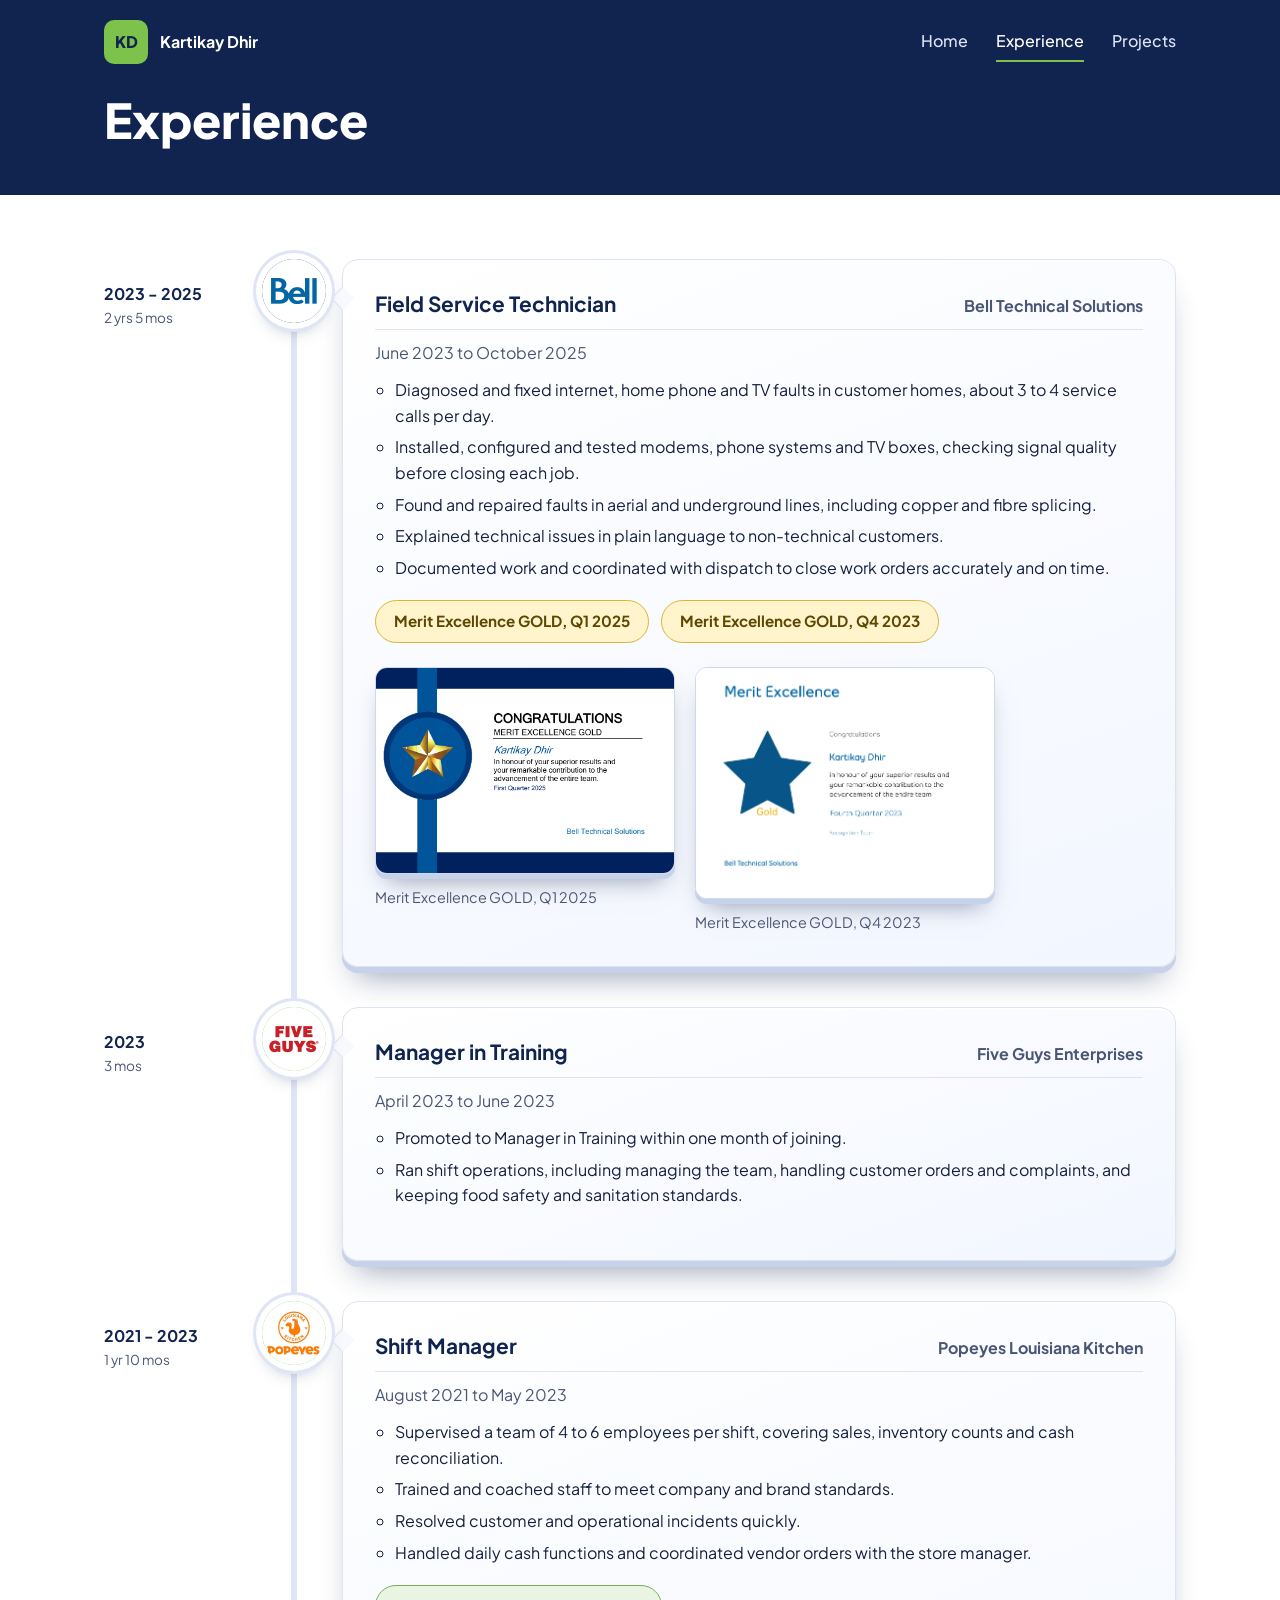
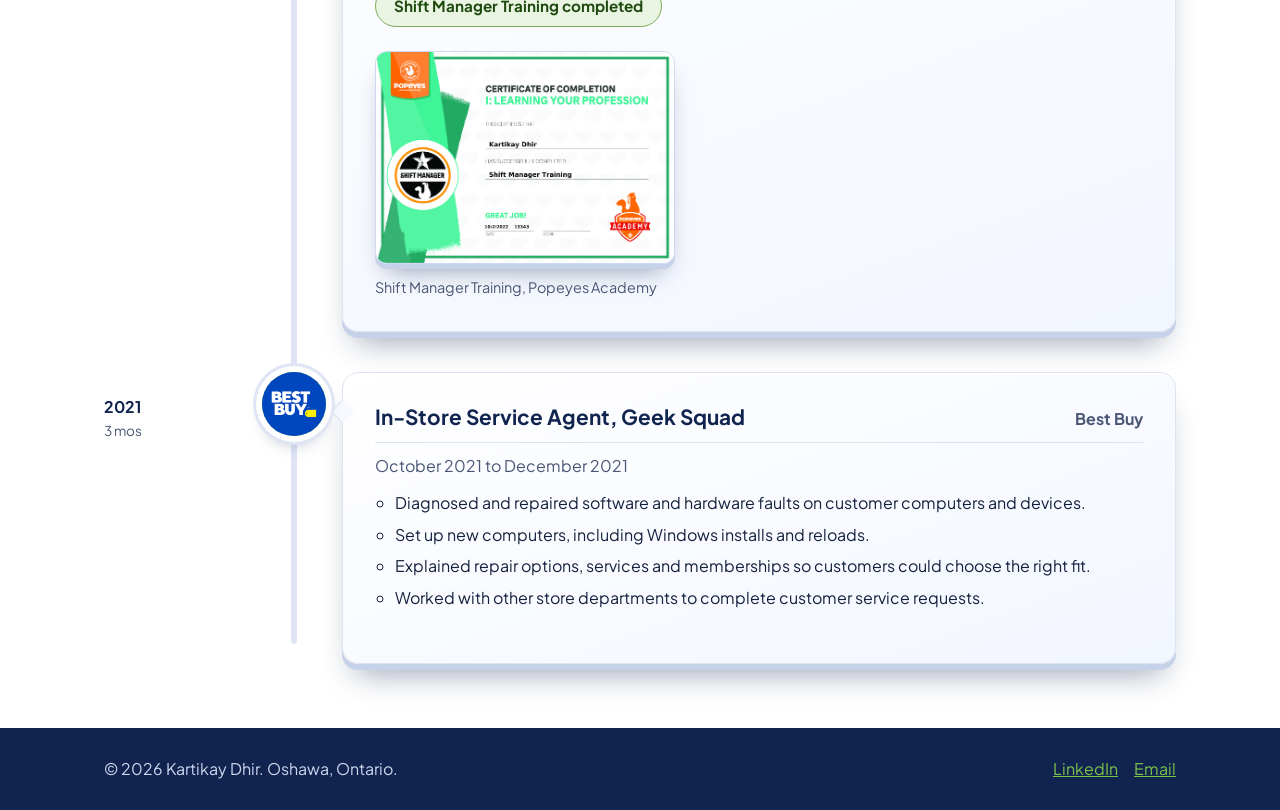
==== commit 764558a6: "Add files via upload" ====
--- a/experience.html
+++ b/experience.html
@@ -1,7 +1,5 @@
 <!-- =====================================================
-     experience.html - EXPERIENCE PAGE (timeline)
-     Left: years and how long. Middle: logo on the line (links to LinkedIn). Right: job card.
-     To add a job, copy one <li class="t-item"> block. Newest goes on top.
+     experience.html - EXPERIENCE TIMELINE. Copy a <li class="t-item"> block to add a job (newest on top).
      ===================================================== -->
 <!DOCTYPE html>
 <html lang="en">
@@ -21,25 +19,14 @@
 <!-- ================= TOP MENU ================= -->
 <header class="site-header">
   <div class="wrap nav">
-
-    <!-- Logo + name -->
-    <a class="brand" href="index.html">
-      <span class="brand-mark">KD</span>
-      <span class="brand-name">Kartikay Dhir</span>
-    </a>
-
+    <a class="brand" href="index.html"><span class="brand-mark">KD</span><span class="brand-name">Kartikay Dhir</span></a>
     <!-- Hamburger button (phones only) -->
-    <button class="menu-btn" aria-label="Open menu" aria-expanded="false" aria-controls="menu">
-      <span></span><span></span><span></span>
-    </button>
-
-    <!-- Menu links -->
+    <button class="menu-btn" aria-label="Open menu" aria-expanded="false" aria-controls="menu"><span></span><span></span><span></span></button>
     <nav id="menu" class="menu">
       <a href="index.html">Home</a>
       <a href="experience.html" class="active" aria-current="page">Experience</a>
       <a href="projects.html">Projects</a>
     </nav>
-
   </div>
 </header>
 
@@ -127,11 +114,8 @@
 <!-- ================= FOOTER ================= -->
 <footer class="site-footer">
   <div class="wrap footer-row">
-    <p>&copy; <span id="year">2026</span> Kartikay Dhir. Oshawa, Ontario.</p>
-    <p>
-      <a href="https://www.linkedin.com/in/kartikaydhir/" target="_blank" rel="noopener">LinkedIn</a>
-      <a href="mailto:kartikaydhir23@gmail.com">Email</a>
-    </p>
+    <p>&copy; 2026 Kartikay Dhir. Oshawa, Ontario.</p>
+    <p><a href="https://www.linkedin.com/in/kartikaydhir/" target="_blank" rel="noopener">LinkedIn</a><a href="mailto:kartikay_dhir@icloud.com">Email</a></p>
   </div>
 </footer>
 
--- a/css/style.css
+++ b/css/style.css
@@ -1,6 +1,9 @@
 /* =====================================================
    style.css - all the styling
    Colours come from the photo: suit navy + grass green.
+   Sections: 1 basics, 2 menu, 3 buttons, 4 hero, 5 sections and cards,
+   6 logos and icons, 7 awards and certificates, 8 timeline,
+   9 projects, 10 pop-ups, 11 footer, 12 phones and reduced motion
    ===================================================== */
 
 /* ---------- 1. Colours and basics ---------- */
@@ -9,32 +12,16 @@
   --blue:   #1f3f94;   /* suit blue (logos, headings) */
   --grass:  #7cc24b;   /* grass green (buttons, accents) */
   --leaf:   #eaf4e2;   /* soft green tint (alt sections) */
-  --paper:  #ffffff;
   --ink:    #14203d;   /* body text */
   --muted:  #4a5675;   /* secondary text */
   --radius: 16px;
 }
-
 * { box-sizing: border-box; }
-
-body {
-  margin: 0;
-  font-family: 'Plus Jakarta Sans', system-ui, sans-serif;
-  color: var(--ink);
-  background: var(--paper);
-  line-height: 1.6;
-}
-
+body { margin: 0; font-family: 'Plus Jakarta Sans', system-ui, sans-serif; color: var(--ink); background: #fff; line-height: 1.6; }
 img { max-width: 100%; height: auto; }
 a { color: var(--blue); }
-a:focus-visible, button:focus-visible, input:focus-visible, textarea:focus-visible {
-  outline: 3px solid var(--grass);
-  outline-offset: 3px;
-}
-
-/* Centered content column */
-.wrap { max-width: 1120px; margin: 0 auto; padding: 0 24px; }
-
+a:focus-visible, button:focus-visible { outline: 3px solid var(--grass); outline-offset: 3px; }
+.wrap { max-width: 1120px; margin: 0 auto; padding: 0 24px; }     /* centered content column */
 h1, h2, h3 { line-height: 1.15; margin: 0 0 12px; }
 h2 { font-size: 2rem; color: var(--blue); }
 h3 { font-size: 1.15rem; }
@@ -43,230 +30,101 @@
 /* ---------- 2. Top menu ---------- */
 .site-header { background: var(--navy); color: #fff; }
 .nav { display: flex; align-items: center; justify-content: space-between; padding-top: 20px; padding-bottom: 20px; position: relative; }
-
 .brand { display: flex; align-items: center; gap: 12px; color: #fff; text-decoration: none; font-weight: 700; }
 .brand-mark { width: 44px; height: 44px; border-radius: 10px; background: var(--grass); color: var(--navy); display: grid; place-items: center; font-weight: 800; }
-
 .menu { display: flex; gap: 28px; }
 .menu a { color: #dfe6f7; text-decoration: none; font-weight: 500; padding: 6px 0; border-bottom: 2px solid transparent; }
 .menu a:hover { color: #fff; }
 .menu a.active { color: #fff; border-bottom-color: var(--grass); }
-
 .menu-btn { display: none; width: 44px; height: 44px; background: transparent; border: 0; cursor: pointer; flex-direction: column; gap: 5px; align-items: center; justify-content: center; }
 .menu-btn span { width: 24px; height: 2px; background: #fff; }
 
-/* ---------- 3. Buttons ---------- */
-.btn { display: inline-block; padding: 14px 28px; border-radius: 999px; font-weight: 700; text-decoration: none; border: 2px solid transparent; cursor: pointer; font-family: inherit; font-size: 1rem; }
-.btn-green   { background: var(--grass); color: var(--navy); }
-.btn-green:hover { background: #92d15f; }
-.btn-outline { border-color: #fff; color: #fff; }
-.btn-outline:hover { background: rgba(255,255,255,.12); }
+/* ---------- 3. Buttons (look like pressable 3D blocks) ---------- */
+.btn { display: inline-block; padding: 14px 28px; border-radius: 999px; font-weight: 700; text-decoration: none; border: 2px solid transparent; cursor: pointer; font-family: inherit; font-size: 1rem; transition: transform .12s ease, box-shadow .12s ease; }
+.btn-green   { background: var(--grass); color: var(--navy); box-shadow: 0 6px 0 #4c8c27, 0 14px 22px -8px rgba(0,0,0,.5); }
+.btn-outline { border-color: #fff; color: #fff; box-shadow: 0 6px 0 rgba(255,255,255,.25), 0 14px 22px -8px rgba(0,0,0,.5); }
+.btn-dark    { background: var(--navy); color: #fff; box-shadow: 0 6px 0 #050d22, 0 14px 22px -8px rgba(0,0,0,.5); }
+.btn:hover   { transform: translateY(3px); }
+.btn-green:hover   { background: #92d15f; box-shadow: 0 3px 0 #4c8c27; }
+.btn-outline:hover { background: rgba(255,255,255,.12); box-shadow: 0 3px 0 rgba(255,255,255,.25); }
+.btn-dark:hover    { box-shadow: 0 3px 0 #050d22; }
+.btn:active  { transform: translateY(6px); box-shadow: none; }
 .btn-row { display: flex; gap: 16px; flex-wrap: wrap; margin-bottom: 28px; }
 
 /* ---------- 4. Hero (home page) ---------- */
-.hero { background: var(--navy); color: #fff; padding: 32px 0 72px; }
+.hero { background: radial-gradient(circle at 78% 40%, #1f3f94 0%, var(--navy) 62%); color: #fff; padding: 32px 0 72px; }
 .hero-grid { display: grid; grid-template-columns: 1.2fr 1fr; gap: 48px; align-items: center; }
 .hero h1 { font-size: clamp(2.4rem, 5vw, 3.6rem); font-weight: 800; }
 .lead { font-size: 1.3rem; color: #e3e9f8; max-width: 34em; margin: 0 0 28px; }
 .badge { display: inline-block; margin: 0 0 20px; padding: 6px 14px; border: 1px solid var(--grass); border-radius: 999px; color: var(--grass); font-size: .9rem; font-weight: 500; }
-.hero-photo img { display: block; width: 100%; max-width: 420px; margin: 0 auto; border-radius: 50%; }
-
+.hero-photo { perspective: 900px; }
+.hero-photo img { display: block; width: 100%; max-width: 420px; margin: 0 auto; border-radius: 50%; animation: float 6s ease-in-out infinite;
+  box-shadow: 0 0 0 10px rgba(124,194,75,.28), 0 0 0 22px rgba(124,194,75,.12), 0 40px 60px -20px rgba(0,0,0,.7); }
+@keyframes float { 0%, 100% { transform: translateY(0); } 50% { transform: translateY(-12px); } }
 .social { display: flex; gap: 8px; }
 .social a { color: #fff; width: 44px; height: 44px; display: grid; place-items: center; border-radius: 50%; }
 .social a:hover { background: rgba(255,255,255,.14); }
 
-/* ---------- 5. Sections, grids, cards ---------- */
+/* ---------- 5. Sections, grids and raised cards ---------- */
 .section { padding: 64px 0; }
 .section.tint { background: var(--leaf); }
-
 .page-title { background: var(--navy); color: #fff; padding: 8px 0 48px; }
 .page-title h1 { margin: 0; font-size: clamp(2rem, 4vw, 3rem); font-weight: 800; }
-
+.grid-2 { display: grid; grid-template-columns: 1fr 1fr; gap: 24px; }
 .grid-3 { display: grid; grid-template-columns: repeat(3, 1fr); gap: 24px; }
-.grid-4 { display: grid; grid-template-columns: repeat(4, 1fr); gap: 20px; }
 .stack  { display: grid; gap: 48px; }
-
-.card { background: #fff; border: 1px solid #dde3f1; border-radius: var(--radius); padding: 24px; }
+.card, .job-card {
+  background: linear-gradient(160deg, #fff, #f2f6ff); border: 1px solid #dde3f1; border-radius: var(--radius);
+  box-shadow: 0 2px 0 #fff inset, 0 6px 0 #c6d1ea, 0 22px 32px -14px rgba(16,36,79,.45);
+  transition: transform .2s ease, box-shadow .2s ease; will-change: transform;
+}
+.card { padding: 24px; }
+.job-card { padding: 32px; }
 .card p { margin: 0; color: var(--muted); }
 .card .muted { margin-bottom: 8px; }
-
-/* Empty certificate slots */
-.cert-slot { min-height: 150px; border: 2px dashed #8fb77a; border-radius: var(--radius); display: grid; place-items: center; color: #3f6b2a; font-weight: 700; }
-
-/* ---------- 6. Experience page ---------- */
-.job-head { display: flex; align-items: center; gap: 20px; margin-bottom: 16px; }
-.job-head h2, .job-head h3 { margin: 0; }
-.job ul { margin: 0 0 20px; padding-left: 20px; max-width: 760px; }
-.job li { margin-bottom: 6px; }
-.section-h { margin-bottom: 20px; }
-
-/* Company / school logo tiles (replace text with <img> later) */
-.logo { width: 56px; height: 56px; border-radius: 14px; display: grid; place-items: center; font-weight: 800; flex: none; margin-bottom: 12px; }
-.job-head .logo { margin-bottom: 0; width: 64px; height: 64px; }
-.logo-blue  { background: var(--blue);  color: #fff; }
-.logo-grass { background: var(--grass); color: var(--navy); }
-
-/* Awards */
-.awards { display: flex; gap: 12px; flex-wrap: wrap; }
-.award { padding: 8px 18px; border-radius: 999px; font-weight: 700; font-size: .95rem; }
-.award.gold  { background: #fff4cc; border: 1px solid #d9b53a; color: #5e4700; }
-.award.green { background: var(--leaf); border: 1px solid #7cae5a; color: #1f4a0f; }
-
-/* ---------- 7. Contact page ---------- */
-.contact-grid { display: grid; grid-template-columns: 1fr 1fr; gap: 48px; }
-form label { display: block; font-weight: 700; margin: 16px 0 6px; }
-form input[type=text], form input[type=email], form textarea {
-  width: 100%; padding: 12px 14px; border: 1px solid #b8c1d9; border-radius: 10px; font: inherit; color: var(--ink);
-}
-form button { margin-top: 20px; }
-.hp { position: absolute; left: -9999px; }            /* honeypot hidden field */
-.field-error { color: #a31616; font-weight: 700; min-height: 1.4em; margin: 12px 0 0; }
-.notice { padding: 12px 16px; border-radius: 10px; font-weight: 700; margin: 0 0 8px; }
-.notice.ok  { background: var(--leaf); color: #1f4a0f; }
-.notice.bad { background: #fde8e8; color: #7a1010; }
-
-/* ---------- 8. Footer ---------- */
-.site-footer { background: var(--navy); color: #cdd6ee; padding: 28px 0; }
-.footer-row { display: flex; justify-content: space-between; gap: 16px; flex-wrap: wrap; }
-.footer-row p { margin: 0; }
-.site-footer a { color: var(--grass); margin-left: 16px; }
-
-/* ---------- 9. Tablet and phone ---------- */
-@media (max-width: 860px) {
-  .hero-grid, .contact-grid { grid-template-columns: 1fr; }
-  .hero-photo { order: -1; }                     /* photo first on phones */
-  .hero-photo img { max-width: 260px; }
-  .grid-3 { grid-template-columns: 1fr; }
-  .grid-4 { grid-template-columns: 1fr 1fr; }
-
-  /* Menu turns into a dropdown opened by the hamburger */
-  .menu-btn { display: flex; }
-  .menu { display: none; position: absolute; top: 100%; left: 0; right: 0; flex-direction: column; gap: 0; background: var(--navy); padding: 8px 24px 16px; z-index: 5; }
-  .menu.open { display: flex; }
-  .menu a { padding: 14px 0; border-bottom: 1px solid #243a6b; }
-}
-
-/* =====================================================
-   10. 3D LOOK
-   Raised cards, extruded buttons, tilt on hover (see js/main.js)
-   ===================================================== */
-
-/* Raised cards: a lighter top edge, a solid "thickness" line, and a soft drop shadow */
-.card, .job-card {
-  background: linear-gradient(160deg, #ffffff, #f2f6ff);
-  box-shadow: 0 2px 0 #ffffff inset, 0 6px 0 #c6d1ea, 0 22px 32px -14px rgba(16, 36, 79, .45);
-  transition: transform .2s ease, box-shadow .2s ease;
-  will-change: transform;
-}
-.job-card { padding: 32px; border: 1px solid #dde3f1; border-radius: var(--radius); }
-
-/* Buttons look like pressable blocks */
-.btn { transition: transform .12s ease, box-shadow .12s ease; }
-.btn-green   { box-shadow: 0 6px 0 #4c8c27, 0 14px 22px -8px rgba(0, 0, 0, .5); }
-.btn-outline { box-shadow: 0 6px 0 rgba(255, 255, 255, .25), 0 14px 22px -8px rgba(0, 0, 0, .5); }
-.btn:hover   { transform: translateY(3px); }
-.btn-green:hover   { box-shadow: 0 3px 0 #4c8c27, 0 8px 14px -6px rgba(0, 0, 0, .5); }
-.btn-outline:hover { box-shadow: 0 3px 0 rgba(255, 255, 255, .25), 0 8px 14px -6px rgba(0, 0, 0, .5); }
-.btn:active  { transform: translateY(6px); box-shadow: none; }
-
-/* Hero: depth gradient + glowing rings around the photo */
-.hero { background: radial-gradient(circle at 78% 40%, #1f3f94 0%, var(--navy) 62%); }
-.hero-photo { perspective: 900px; }
-.hero-photo img {
-  box-shadow: 0 0 0 10px rgba(124, 194, 75, .28), 0 0 0 22px rgba(124, 194, 75, .12), 0 40px 60px -20px rgba(0, 0, 0, .7);
-  animation: float 6s ease-in-out infinite;
-}
-@keyframes float { 0%, 100% { transform: translateY(0); } 50% { transform: translateY(-12px); } }
-
-/* Logo tiles and skill icons are raised blocks too */
-.logo-link { display: inline-block; border-radius: 16px; text-decoration: none; flex: none; }
-.logo { position: relative; overflow: hidden; box-shadow: 0 5px 0 rgba(16, 36, 79, .35), 0 12px 18px -8px rgba(16, 36, 79, .5); }
-.logo img { position: absolute; inset: 0; width: 100%; height: 100%; object-fit: contain; background: #fff; padding: 6px; }
-.logo-link:hover .logo { transform: translateY(2px); }
-
-.skill-icon {
-  width: 56px; height: 56px; border-radius: 16px; display: grid; place-items: center; margin-bottom: 16px; color: #fff;
-  background: linear-gradient(145deg, #2f5bd0, #173373);
-  box-shadow: 0 5px 0 #0d2150, 0 12px 18px -8px rgba(16, 36, 79, .6);
-}
-
-/* Home: Education and Skills */
-.grid-2 { display: grid; grid-template-columns: 1fr 1fr; gap: 24px; }
-.edu .logo-link { margin-bottom: 14px; }
-.edu .logo { margin-bottom: 0; }
-.edu-awards { margin-top: 28px; }
-
-/* Experience: certificate pictures under each job */
-.certs { display: grid; grid-template-columns: repeat(auto-fit, minmax(220px, 300px)); gap: 20px; margin-top: 24px; }
-.cert-fig { margin: 0; }
-.cert-fig img { display: block; width: 100%; border-radius: 12px; border: 1px solid #cfd8ee; box-shadow: 0 5px 0 #c6d1ea, 0 16px 24px -12px rgba(16, 36, 79, .5); transition: transform .2s ease; }
-.cert-fig a:hover img { transform: translateY(-4px) scale(1.02); }
-.cert-fig figcaption { margin-top: 12px; font-size: .9rem; color: var(--muted); }
-.job .awards { margin-top: 4px; }
-
-@media (max-width: 860px) {
-  .grid-2 { grid-template-columns: 1fr; }
-  .job-card { padding: 22px; }
-}
-
-/* People who turn animations off get a still page */
-@media (prefers-reduced-motion: reduce) {
-  .hero-photo img { animation: none; }
-  .card, .job-card, .btn, .cert-fig img { transition: none; }
-}
-
-/* =====================================================
-   11. Logos as pictures, About section, Resume pop-up
-   ===================================================== */
-
-/* Logo pictures are already cropped square, so no extra padding */
-.logo img { padding: 0; background: none; }
-.job-head .logo { width: 72px; height: 72px; }
-
-/* About */
 .about p { max-width: 760px; font-size: 1.12rem; }
 .about-links { display: flex; align-items: center; gap: 24px; flex-wrap: wrap; margin-top: 28px; }
 .about-links .btn { color: var(--navy); }
 
-/* Resume pop-up (native <dialog>) */
-.resume-dialog { width: min(960px, 94vw); height: 90vh; padding: 0; border: 0; border-radius: var(--radius); overflow: hidden; box-shadow: 0 30px 80px rgba(0, 0, 0, .5); }
-.resume-dialog[open] { display: flex; flex-direction: column; }
-.resume-dialog::backdrop { background: rgba(16, 36, 79, .75); }
-.resume-bar { display: flex; align-items: center; justify-content: space-between; gap: 12px; background: var(--navy); color: #fff; padding: 12px 20px; }
-.resume-bar a { color: var(--grass); margin-right: 16px; }
-.resume-bar button { background: var(--grass); color: var(--navy); border: 0; border-radius: 999px; padding: 8px 20px; font: inherit; font-weight: 700; cursor: pointer; }
-.resume-dialog iframe { flex: 1; width: 100%; border: 0; background: #fff; }
+/* ---------- 6. Logo tiles and skill icons ---------- */
+.logo-link { display: inline-block; border-radius: 16px; text-decoration: none; flex: none; }
+.logo { position: relative; overflow: hidden; width: 56px; height: 56px; border-radius: 14px; display: grid; place-items: center; font-weight: 800; flex: none;
+  box-shadow: 0 5px 0 rgba(16,36,79,.35), 0 12px 18px -8px rgba(16,36,79,.5); }
+.logo img { position: absolute; inset: 0; width: 100%; height: 100%; object-fit: contain; }   /* real logo covers the letters */
+.logo-blue  { background: var(--blue);  color: #fff; }
+.logo-grass { background: var(--grass); color: var(--navy); }
+.edu .logo-link { margin-bottom: 14px; }
+.skill-icon { width: 56px; height: 56px; border-radius: 16px; display: grid; place-items: center; margin-bottom: 16px; color: #fff;
+  background: linear-gradient(145deg, #2f5bd0, #173373); box-shadow: 0 5px 0 #0d2150, 0 12px 18px -8px rgba(16,36,79,.6); }
 
-/* Resume pop-up now shows page pictures instead of an embedded PDF */
-.resume-pages { flex: 1; overflow: auto; background: #e8ecf5; padding: 16px; }
-.resume-pages img { display: block; width: 100%; max-width: 820px; margin: 0 auto 16px; background: #fff; box-shadow: 0 10px 30px -10px rgba(16, 36, 79, .5); }
+/* ---------- 7. Awards, certificates, skill tags ---------- */
+.awards { display: flex; gap: 12px; flex-wrap: wrap; }
+.edu-awards { margin-top: 28px; }
+.award { display: inline-block; padding: 8px 18px; border-radius: 999px; font-weight: 700; font-size: .95rem; }
+.award.gold  { background: #fff4cc; border: 1px solid #d9b53a; color: #5e4700; }
+.award.green { background: var(--leaf); border: 1px solid #7cae5a; color: #1f4a0f; }
+.cert .award { margin-top: 16px; }
+.certs { display: grid; grid-template-columns: repeat(auto-fit, minmax(220px, 300px)); gap: 20px; margin-top: 24px; }
+.cert-fig { margin: 0; }
+.cert-fig img { display: block; width: 100%; border-radius: 12px; border: 1px solid #cfd8ee; box-shadow: 0 5px 0 #c6d1ea, 0 16px 24px -12px rgba(16,36,79,.5); transition: transform .2s ease; }
+.cert-fig a:hover img { transform: translateY(-4px) scale(1.02); }
+.cert-fig figcaption { margin-top: 12px; font-size: .9rem; color: var(--muted); }
+.chips { list-style: none; margin: 0 0 8px; padding: 0; display: flex; flex-wrap: wrap; gap: 8px; }
+.chips li { background: var(--leaf); border: 1px solid #a9cf8c; color: #1f4a0f; padding: 5px 12px; border-radius: 999px; font-size: .88rem; font-weight: 700; }
 
-/* =====================================================
-   12. Experience timeline and Projects page
-   ===================================================== */
-
-/* ---------- Timeline: date | logo on the line | card ---------- */
+/* ---------- 8. Experience timeline: date | logo on the line | card ---------- */
 .timeline { list-style: none; margin: 0; padding: 0; position: relative; }
-.timeline::before {                       /* the vertical line */
-  content: ""; position: absolute; top: 20px; bottom: 20px; left: calc(150px + 40px - 3px);
-  width: 6px; border-radius: 3px; background: #dfe5f5;
-}
-.t-item { display: grid; grid-template-columns: 150px 80px 1fr; align-items: start; margin-bottom: 40px; position: relative; }
+.timeline::before { content: ""; position: absolute; top: 20px; bottom: 20px; left: calc(150px + 40px - 3px); width: 6px; border-radius: 3px; background: #dfe5f5; }
+.t-item { display: grid; grid-template-columns: 150px 80px 1fr; align-items: start; margin-bottom: 40px; }
 .t-item:last-child { margin-bottom: 0; }
-
-.t-date { padding-top: 22px; padding-right: 12px; text-align: left; }
-.t-date strong { display: block; font-size: 1rem; color: var(--navy); }
+.t-date { padding-top: 22px; padding-right: 12px; }
+.t-date strong { display: block; color: var(--navy); }
 .t-date span { display: block; font-size: .85rem; color: var(--muted); }
-
 .t-node { display: flex; justify-content: center; position: relative; z-index: 1; }
 .t-node .logo-link { border-radius: 50%; }
-.t-node .logo { width: 64px; height: 64px; margin: 0; border-radius: 50%; box-shadow: 0 0 0 6px #fff, 0 0 0 9px #dfe5f5, 0 10px 18px -6px rgba(16, 36, 79, .5); }
-
+.t-node .logo { width: 64px; height: 64px; border-radius: 50%; box-shadow: 0 0 0 6px #fff, 0 0 0 9px #dfe5f5, 0 10px 18px -6px rgba(16,36,79,.5); }
 .t-card { position: relative; margin-left: 8px; }
-.t-card::before {                         /* little arrow pointing at the logo */
-  content: ""; position: absolute; left: -9px; top: 30px; width: 16px; height: 16px;
-  background: #f7f9ff; border-left: 1px solid #dde3f1; border-bottom: 1px solid #dde3f1; transform: rotate(45deg);
-}
+.t-card::before { content: ""; position: absolute; left: -9px; top: 30px; width: 16px; height: 16px; background: #f7f9ff; border-left: 1px solid #dde3f1; border-bottom: 1px solid #dde3f1; transform: rotate(45deg); }
 .t-head { display: flex; justify-content: space-between; align-items: baseline; gap: 16px; flex-wrap: wrap; border-bottom: 1px solid #dde3f1; padding-bottom: 10px; margin-bottom: 10px; }
 .t-head h2 { margin: 0; font-size: 1.3rem; color: var(--navy); }
 .t-co { color: var(--muted); font-weight: 700; }
@@ -274,22 +132,44 @@
 .t-card ul { margin: 0 0 20px; padding-left: 20px; }
 .t-card li { margin-bottom: 6px; }
 
-/* ---------- Projects ---------- */
+/* ---------- 9. Projects ---------- */
 .project { display: grid; grid-template-columns: 1fr 1.25fr; gap: 36px; align-items: start; }
 .project h2 { color: var(--navy); font-size: 1.6rem; }
 .project h3 { margin: 24px 0 10px; }
 .project-date { margin: 0 0 6px; font-weight: 700; color: #3f7a1e; }
 .project-thumb { display: block; width: 100%; padding: 0; border: 0; background: none; cursor: pointer; font: inherit; text-align: center; }
-.project-thumb img { display: block; width: 100%; border-radius: 14px; border: 1px solid #cfd8ee; box-shadow: 0 6px 0 #c6d1ea, 0 20px 30px -14px rgba(16, 36, 79, .5); }
+.project-thumb img { display: block; width: 100%; aspect-ratio: 3 / 2; object-fit: cover; object-position: top; background: #fff; border-radius: 14px; border: 1px solid #cfd8ee; box-shadow: 0 6px 0 #c6d1ea, 0 20px 30px -14px rgba(16,36,79,.5); }
 .project-thumb span { display: inline-block; margin-top: 18px; color: var(--blue); font-weight: 700; text-decoration: underline; }
 
-.chips { list-style: none; margin: 0 0 8px; padding: 0; display: flex; flex-wrap: wrap; gap: 8px; }
-.chips li { background: var(--leaf); border: 1px solid #a9cf8c; color: #1f4a0f; padding: 5px 12px; border-radius: 999px; font-size: .88rem; font-weight: 700; }
-.btn-dark { background: var(--navy); color: #fff; box-shadow: 0 6px 0 #050d22, 0 14px 22px -8px rgba(0, 0, 0, .5); }
-.btn-dark:hover { transform: translateY(3px); box-shadow: 0 3px 0 #050d22; }
+/* ---------- 10. Pop-ups (resume, project PDFs, diagrams) ---------- */
+.resume-dialog { width: min(960px, 94vw); height: 90vh; padding: 0; border: 0; border-radius: var(--radius); overflow: hidden; box-shadow: 0 30px 80px rgba(0,0,0,.5); }
+.resume-dialog[open] { display: flex; flex-direction: column; }
+.resume-dialog::backdrop { background: rgba(16,36,79,.75); }
+.resume-bar { display: flex; align-items: center; justify-content: space-between; gap: 12px; background: var(--navy); color: #fff; padding: 12px 20px; }
+.resume-bar a { color: var(--grass); margin-right: 16px; }
+.resume-bar button { background: var(--grass); color: var(--navy); border: 0; border-radius: 999px; padding: 8px 20px; font: inherit; font-weight: 700; cursor: pointer; }
+.resume-pages { flex: 1; overflow: auto; background: #e8ecf5; padding: 16px; }
+.resume-pages img { display: block; width: 100%; max-width: 820px; margin: 0 auto 16px; background: #fff; box-shadow: 0 10px 30px -10px rgba(16,36,79,.5); }
 
-/* ---------- Phones: dates sit above each card, the line moves to the left ---------- */
+/* ---------- 11. Footer ---------- */
+.site-footer { background: var(--navy); color: #cdd6ee; padding: 28px 0; }
+.footer-row { display: flex; justify-content: space-between; gap: 16px; flex-wrap: wrap; }
+.footer-row p { margin: 0; }
+.site-footer a { color: var(--grass); margin-left: 16px; }
+
+/* ---------- 12. Phones and reduced motion ---------- */
 @media (max-width: 860px) {
+  .hero-grid { grid-template-columns: 1fr; }
+  .hero-photo { order: -1; }
+  .hero-photo img { max-width: 260px; }
+  .grid-2, .grid-3, .project { grid-template-columns: 1fr; }
+  .job-card { padding: 22px; }
+  /* menu becomes a dropdown opened by the hamburger */
+  .menu-btn { display: flex; }
+  .menu { display: none; position: absolute; top: 100%; left: 0; right: 0; flex-direction: column; gap: 0; background: var(--navy); padding: 8px 24px 16px; z-index: 5; }
+  .menu.open { display: flex; }
+  .menu a { padding: 14px 0; border-bottom: 1px solid #243a6b; }
+  /* timeline: dates above each card, line on the left */
   .timeline::before { left: 28px; }
   .t-item { grid-template-columns: 56px 1fr; grid-template-areas: "node date" "node card"; column-gap: 12px; }
   .t-node { grid-area: node; }
@@ -297,5 +177,18 @@
   .t-date { grid-area: date; padding: 0 0 8px; display: flex; gap: 10px; align-items: baseline; flex-wrap: wrap; }
   .t-card { grid-area: card; margin-left: 0; }
   .t-card::before { display: none; }
-  .project { grid-template-columns: 1fr; }
 }
+@media (prefers-reduced-motion: reduce) {
+  .hero-photo img { animation: none; }
+  .card, .job-card, .btn, .cert-fig img { transition: none; }
+}
+
+/* Small "Academic project" tab on the top-left corner of a project card */
+.project { position: relative; }
+.academic-badge { position: absolute; top: -16px; left: 24px; display: inline-flex; align-items: center; gap: 8px; z-index: 2;
+  background: var(--navy); color: #fff; padding: 7px 16px 7px 12px; border-radius: 999px; font-size: .82rem; font-weight: 700;
+  box-shadow: 0 4px 0 #050d22, 0 10px 16px -6px rgba(16,36,79,.6); }
+.academic-badge svg { color: var(--grass); }
+
+/* Certificate picture inside a certification card */
+.cert-thumb { display: block; width: 100%; margin-bottom: 18px; border-radius: 12px; border: 1px solid #cfd8ee; box-shadow: 0 5px 0 #c6d1ea, 0 16px 24px -12px rgba(16,36,79,.5); }
